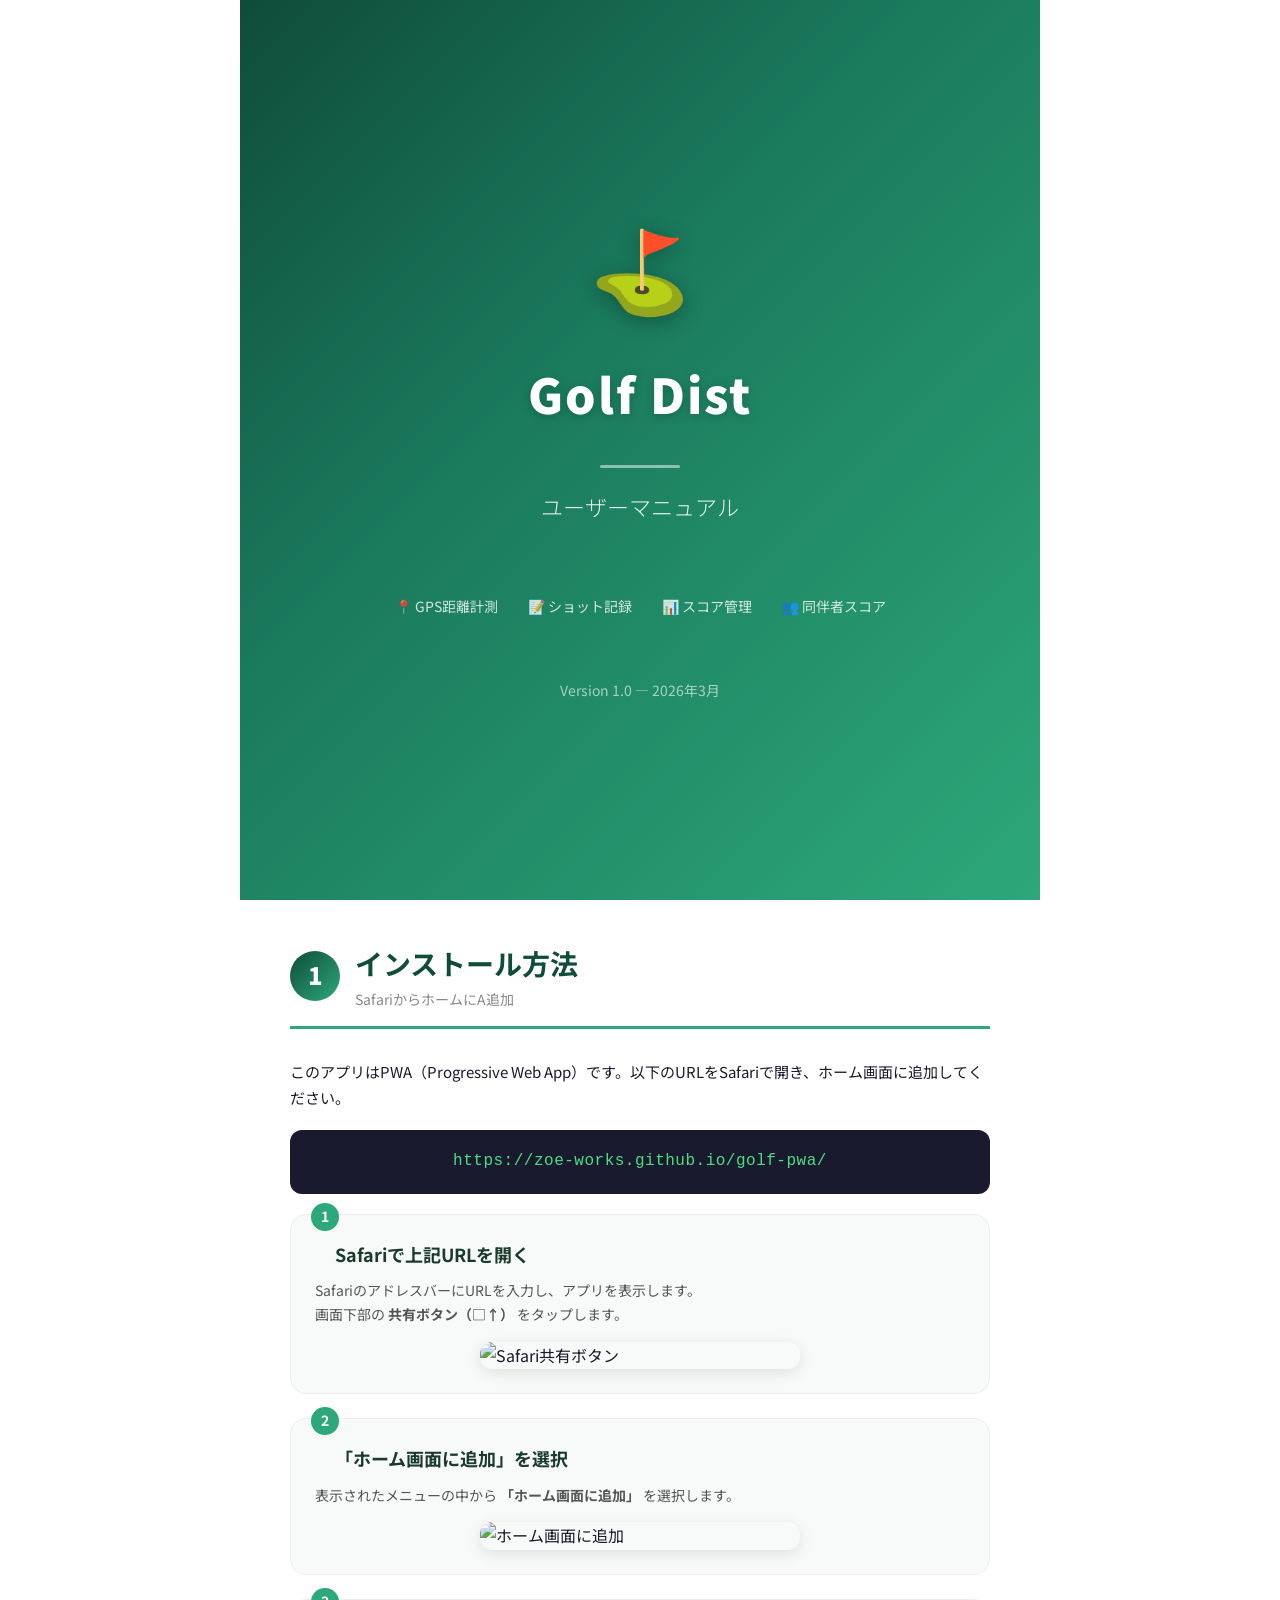
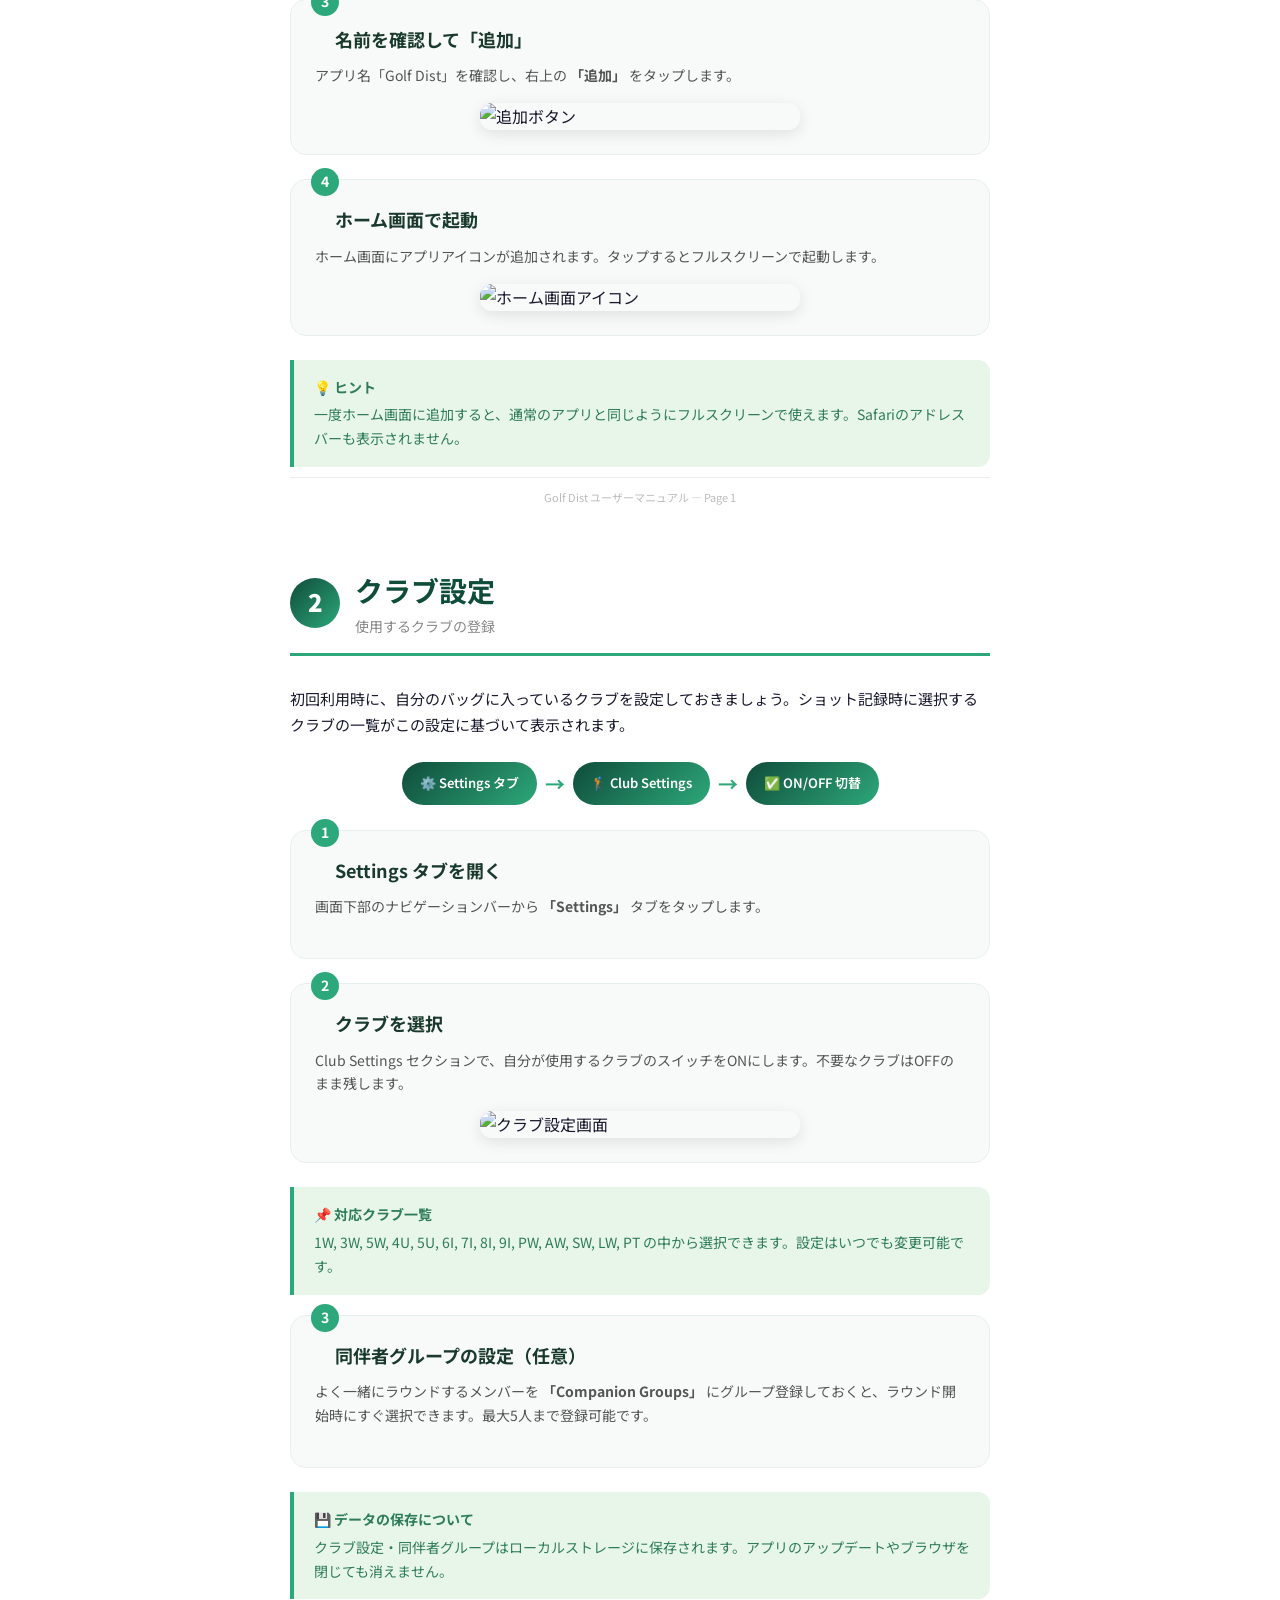
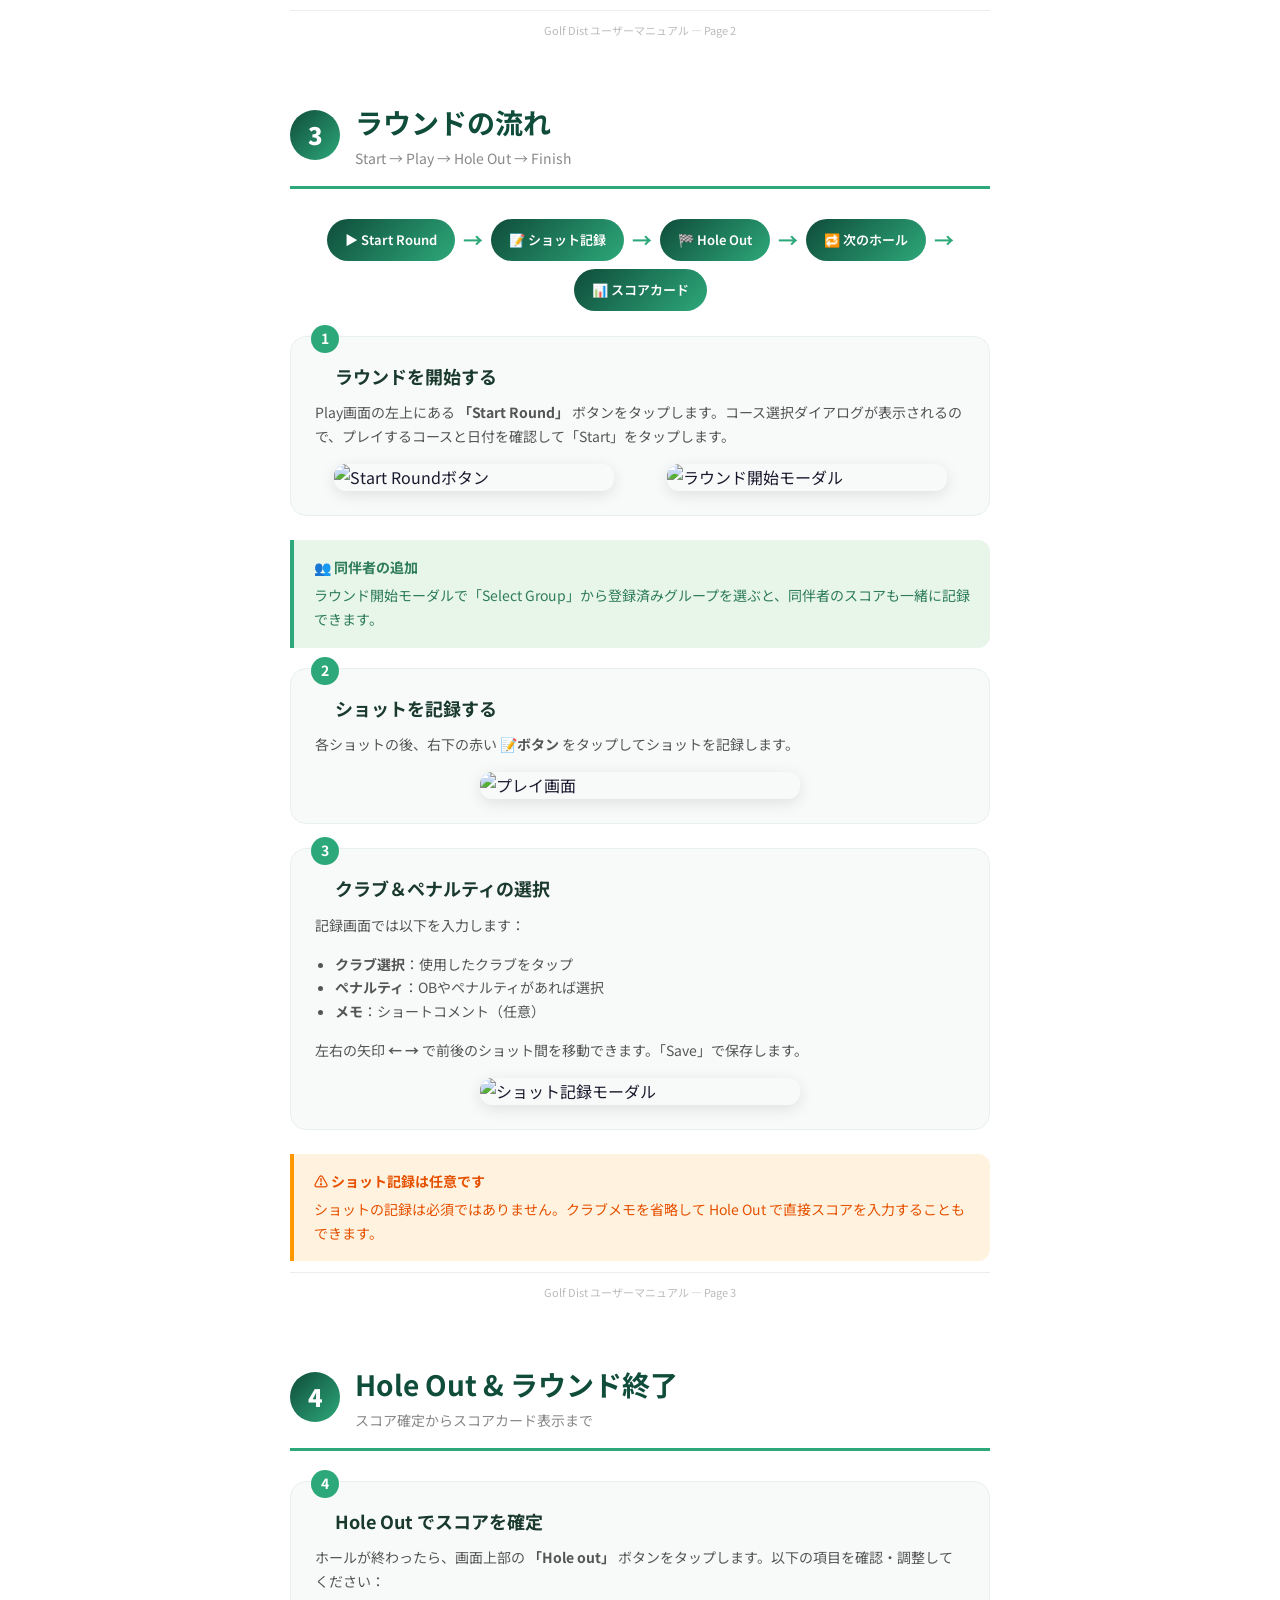
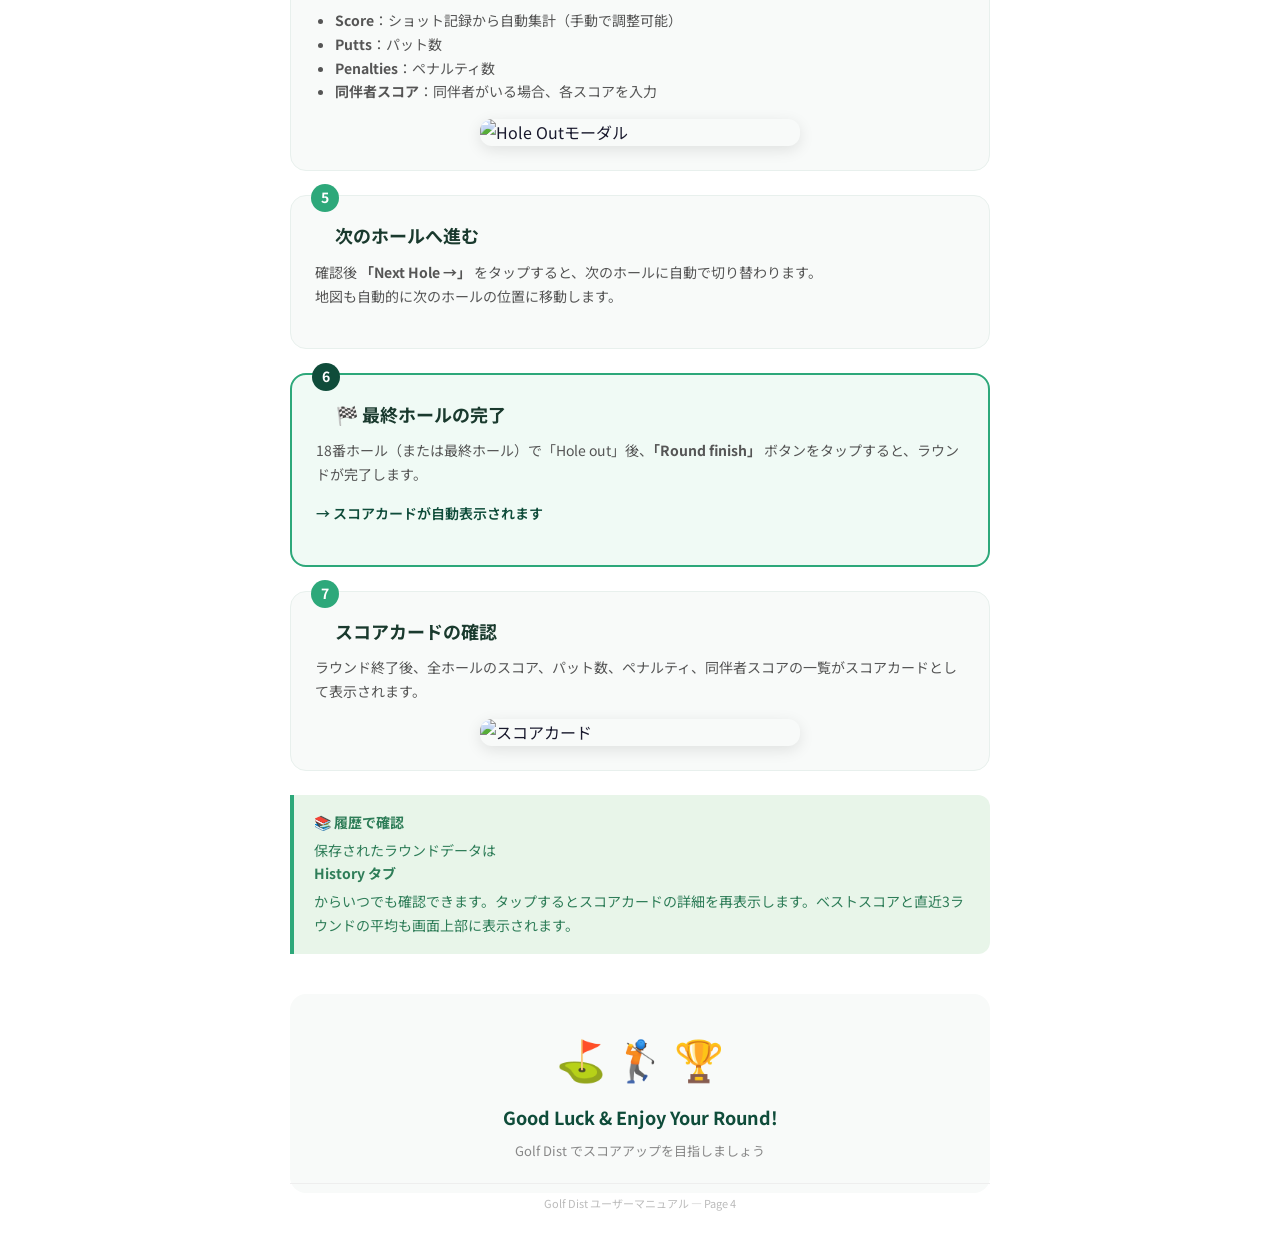
==== manual.html @ edfe84cb "up" ====
<!DOCTYPE html>
<html lang="ja">

<head>
    <meta charset="UTF-8">
    <meta name="viewport" content="width=device-width, initial-scale=1.0">
    <title>Golf Dist - ユーザーマニュアル</title>
    <style>
        @import url('https://fonts.googleapis.com/css2?family=Noto+Sans+JP:wght@300;400;500;700;900&display=swap');

        * {
            margin: 0;
            padding: 0;
            box-sizing: border-box;
        }

        body {
            font-family: 'Noto Sans JP', -apple-system, BlinkMacSystemFont, sans-serif;
            color: #1a1a2e;
            background: #fff;
            line-height: 1.7;
        }

        /* Print settings */
        @media print {
            body {
                -webkit-print-color-adjust: exact;
                print-color-adjust: exact;
            }

            .page {
                page-break-after: always;
                break-after: page;
            }

            .page:last-child {
                page-break-after: avoid;
                break-after: avoid;
            }

            .no-print {
                display: none;
            }
        }

        /* Page layout */
        .page {
            width: 100%;
            max-width: 800px;
            margin: 0 auto;
            padding: 40px 50px;
            min-height: 100vh;
            position: relative;
        }

        /* ===== COVER PAGE ===== */
        .cover {
            display: flex;
            flex-direction: column;
            justify-content: center;
            align-items: center;
            text-align: center;
            background: linear-gradient(135deg, #0f4c3a 0%, #1a7a5c 40%, #2da87a 100%);
            color: white;
            min-height: 100vh;
            padding: 60px 50px;
        }

        .cover-icon {
            font-size: 80px;
            margin-bottom: 20px;
            filter: drop-shadow(0 4px 10px rgba(0, 0, 0, 0.3));
        }

        .cover h1 {
            font-size: 48px;
            font-weight: 900;
            letter-spacing: 2px;
            margin-bottom: 10px;
            text-shadow: 0 2px 10px rgba(0, 0, 0, 0.2);
        }

        .cover .subtitle {
            font-size: 22px;
            font-weight: 300;
            opacity: 0.9;
            margin-bottom: 40px;
        }

        .cover .version {
            font-size: 14px;
            opacity: 0.6;
            margin-top: 60px;
        }

        .cover-divider {
            width: 80px;
            height: 3px;
            background: rgba(255, 255, 255, 0.5);
            margin: 20px auto;
            border-radius: 2px;
        }

        .cover-features {
            display: flex;
            gap: 30px;
            margin-top: 30px;
            flex-wrap: wrap;
            justify-content: center;
        }

        .cover-feature {
            font-size: 14px;
            opacity: 0.8;
            display: flex;
            align-items: center;
            gap: 8px;
        }

        /* ===== SECTION HEADERS ===== */
        .section-header {
            display: flex;
            align-items: center;
            gap: 15px;
            margin-bottom: 30px;
            padding-bottom: 15px;
            border-bottom: 3px solid #2da87a;
        }

        .section-number {
            background: linear-gradient(135deg, #0f4c3a, #2da87a);
            color: white;
            width: 50px;
            height: 50px;
            border-radius: 50%;
            display: flex;
            align-items: center;
            justify-content: center;
            font-size: 24px;
            font-weight: 900;
            flex-shrink: 0;
        }

        .section-header h2 {
            font-size: 28px;
            font-weight: 700;
            color: #0f4c3a;
        }

        .section-header .section-subtitle {
            font-size: 14px;
            color: #888;
            font-weight: 400;
        }

        /* ===== STEP CARDS ===== */
        .step-card {
            background: #f8faf9;
            border-radius: 16px;
            padding: 24px;
            margin-bottom: 24px;
            border: 1px solid #e8f0ed;
            position: relative;
        }

        .step-card .step-num {
            position: absolute;
            top: -12px;
            left: 20px;
            background: #2da87a;
            color: white;
            width: 28px;
            height: 28px;
            border-radius: 50%;
            display: flex;
            align-items: center;
            justify-content: center;
            font-size: 14px;
            font-weight: 700;
        }

        .step-card h3 {
            font-size: 18px;
            font-weight: 700;
            color: #1a3a2e;
            margin-bottom: 10px;
            padding-left: 20px;
        }

        .step-card p {
            font-size: 14px;
            color: #555;
            margin-bottom: 15px;
        }

        .step-card img {
            width: 100%;
            max-width: 320px;
            border-radius: 12px;
            box-shadow: 0 4px 15px rgba(0, 0, 0, 0.1);
            display: block;
            margin: 0 auto;
        }

        /* Two-column image layout */
        .img-row {
            display: flex;
            gap: 16px;
            justify-content: center;
            flex-wrap: wrap;
        }

        .img-row img {
            width: 48%;
            max-width: 280px;
        }

        /* ===== INFO BOX ===== */
        .info-box {
            background: #e8f5e9;
            border-left: 4px solid #2da87a;
            padding: 16px 20px;
            border-radius: 0 12px 12px 0;
            margin: 20px 0;
            font-size: 14px;
            color: #2e7d58;
        }

        .info-box.warning {
            background: #fff3e0;
            border-left-color: #ff9800;
            color: #e65100;
        }

        .info-box strong {
            display: block;
            margin-bottom: 4px;
        }

        /* ===== FLOW DIAGRAM ===== */
        .flow {
            display: flex;
            align-items: center;
            justify-content: center;
            gap: 8px;
            margin: 25px 0;
            flex-wrap: wrap;
        }

        .flow-item {
            background: linear-gradient(135deg, #0f4c3a, #2da87a);
            color: white;
            padding: 10px 18px;
            border-radius: 25px;
            font-size: 13px;
            font-weight: 600;
            white-space: nowrap;
        }

        .flow-arrow {
            color: #2da87a;
            font-size: 20px;
            font-weight: 700;
        }

        /* ===== URL BOX ===== */
        .url-box {
            background: #1a1a2e;
            color: #4ade80;
            padding: 18px 24px;
            border-radius: 12px;
            font-family: 'Courier New', monospace;
            font-size: 16px;
            text-align: center;
            margin: 20px 0;
            letter-spacing: 0.5px;
            word-break: break-all;
        }

        /* ===== FOOTER ===== */
        .page-footer {
            position: absolute;
            bottom: 20px;
            left: 50px;
            right: 50px;
            text-align: center;
            font-size: 11px;
            color: #bbb;
            border-top: 1px solid #eee;
            padding-top: 10px;
        }

        /* ===== FEATURE TABLE ===== */
        .feature-list {
            list-style: none;
            padding: 0;
        }

        .feature-list li {
            padding: 12px 16px;
            border-bottom: 1px solid #eee;
            font-size: 14px;
            display: flex;
            align-items: center;
            gap: 12px;
        }

        .feature-list li:last-child {
            border-bottom: none;
        }

        .feature-list .emoji {
            font-size: 22px;
        }

        /* Page break helper */
        .page-break {
            page-break-before: always;
            break-before: page;
        }
    </style>
</head>

<body>

    <!-- ===== COVER PAGE ===== -->
    <div class="page cover">
        <div class="cover-icon">⛳</div>
        <h1>Golf Dist</h1>
        <div class="cover-divider"></div>
        <p class="subtitle">ユーザーマニュアル</p>

        <div class="cover-features">
            <div class="cover-feature">📍 GPS距離計測</div>
            <div class="cover-feature">📝 ショット記録</div>
            <div class="cover-feature">📊 スコア管理</div>
            <div class="cover-feature">👥 同伴者スコア</div>
        </div>

        <p class="version">Version 1.0 — 2026年3月</p>
    </div>

    <!-- ===== PAGE 1: INSTALL ===== -->
    <div class="page">
        <div class="section-header">
            <div class="section-number">1</div>
            <div>
                <h2>インストール方法</h2>
                <div class="section-subtitle">SafariからホームにA追加</div>
            </div>
        </div>

        <p style="font-size: 15px; margin-bottom: 15px;">
            このアプリはPWA（Progressive Web App）です。以下のURLをSafariで開き、ホーム画面に追加してください。
        </p>

        <div class="url-box">
            https://zoe-works.github.io/golf-pwa/
        </div>

        <div class="step-card">
            <div class="step-num">1</div>
            <h3>Safariで上記URLを開く</h3>
            <p>SafariのアドレスバーにURLを入力し、アプリを表示します。<br>画面下部の <strong>共有ボタン（□↑）</strong> をタップします。</p>
            <img src="manual_safari_step1_1773245580858.png" alt="Safari共有ボタン">
        </div>

        <div class="step-card">
            <div class="step-num">2</div>
            <h3>「ホーム画面に追加」を選択</h3>
            <p>表示されたメニューの中から <strong>「ホーム画面に追加」</strong> を選択します。</p>
            <img src="manual_safari_step2_1773245596617.png" alt="ホーム画面に追加">
        </div>

        <div class="step-card">
            <div class="step-num">3</div>
            <h3>名前を確認して「追加」</h3>
            <p>アプリ名「Golf Dist」を確認し、右上の <strong>「追加」</strong> をタップします。</p>
            <img src="manual_safari_step3_1773245616528.png" alt="追加ボタン">
        </div>

        <div class="step-card">
            <div class="step-num">4</div>
            <h3>ホーム画面で起動</h3>
            <p>ホーム画面にアプリアイコンが追加されます。タップするとフルスクリーンで起動します。</p>
            <img src="manual_safari_home_1773245831908.png" alt="ホーム画面アイコン">
        </div>

        <div class="info-box">
            <strong>💡 ヒント</strong>
            一度ホーム画面に追加すると、通常のアプリと同じようにフルスクリーンで使えます。Safariのアドレスバーも表示されません。
        </div>

        <div class="page-footer">Golf Dist ユーザーマニュアル — Page 1</div>
    </div>

    <!-- ===== PAGE 2: CLUB SETTINGS ===== -->
    <div class="page">
        <div class="section-header">
            <div class="section-number">2</div>
            <div>
                <h2>クラブ設定</h2>
                <div class="section-subtitle">使用するクラブの登録</div>
            </div>
        </div>

        <p style="font-size: 15px; margin-bottom: 20px;">
            初回利用時に、自分のバッグに入っているクラブを設定しておきましょう。ショット記録時に選択するクラブの一覧がこの設定に基づいて表示されます。
        </p>

        <div class="flow">
            <div class="flow-item">⚙️ Settings タブ</div>
            <span class="flow-arrow">→</span>
            <div class="flow-item">🏌️ Club Settings</div>
            <span class="flow-arrow">→</span>
            <div class="flow-item">✅ ON/OFF 切替</div>
        </div>

        <div class="step-card">
            <div class="step-num">1</div>
            <h3>Settings タブを開く</h3>
            <p>画面下部のナビゲーションバーから <strong>「Settings」</strong> タブをタップします。</p>
        </div>

        <div class="step-card">
            <div class="step-num">2</div>
            <h3>クラブを選択</h3>
            <p>Club Settings セクションで、自分が使用するクラブのスイッチをONにします。不要なクラブはOFFのまま残します。</p>
            <img src="manual_club_settings_1773245651362.png" alt="クラブ設定画面">
        </div>

        <div class="info-box">
            <strong>📌 対応クラブ一覧</strong>
            1W, 3W, 5W, 4U, 5U, 6I, 7I, 8I, 9I, PW, AW, SW, LW, PT の中から選択できます。設定はいつでも変更可能です。
        </div>

        <div class="step-card">
            <div class="step-num">3</div>
            <h3>同伴者グループの設定（任意）</h3>
            <p>よく一緒にラウンドするメンバーを <strong>「Companion Groups」</strong> にグループ登録しておくと、ラウンド開始時にすぐ選択できます。最大5人まで登録可能です。</p>
        </div>

        <div class="info-box">
            <strong>💾 データの保存について</strong>
            クラブ設定・同伴者グループはローカルストレージに保存されます。アプリのアップデートやブラウザを閉じても消えません。
        </div>

        <div class="page-footer">Golf Dist ユーザーマニュアル — Page 2</div>
    </div>

    <!-- ===== PAGE 3: PLAY MODE ===== -->
    <div class="page">
        <div class="section-header">
            <div class="section-number">3</div>
            <div>
                <h2>ラウンドの流れ</h2>
                <div class="section-subtitle">Start → Play → Hole Out → Finish</div>
            </div>
        </div>

        <div class="flow">
            <div class="flow-item">▶️ Start Round</div>
            <span class="flow-arrow">→</span>
            <div class="flow-item">📝 ショット記録</div>
            <span class="flow-arrow">→</span>
            <div class="flow-item">🏁 Hole Out</div>
            <span class="flow-arrow">→</span>
            <div class="flow-item">🔁 次のホール</div>
            <span class="flow-arrow">→</span>
            <div class="flow-item">📊 スコアカード</div>
        </div>

        <!-- Step 1: Start Round -->
        <div class="step-card">
            <div class="step-num">1</div>
            <h3>ラウンドを開始する</h3>
            <p>Play画面の左上にある <strong>「Start Round」</strong> ボタンをタップします。コース選択ダイアログが表示されるので、プレイするコースと日付を確認して「Start」をタップします。
            </p>
            <div class="img-row">
                <img src="manual_start_round_1773245668088.png" alt="Start Roundボタン">
                <img src="manual_start_modal_1773245683850.png" alt="ラウンド開始モーダル">
            </div>
        </div>

        <div class="info-box">
            <strong>👥 同伴者の追加</strong>
            ラウンド開始モーダルで「Select Group」から登録済みグループを選ぶと、同伴者のスコアも一緒に記録できます。
        </div>

        <!-- Step 2: During Play -->
        <div class="step-card">
            <div class="step-num">2</div>
            <h3>ショットを記録する</h3>
            <p>各ショットの後、右下の赤い <strong>📝ボタン</strong> をタップしてショットを記録します。</p>
            <img src="manual_play_screen_1773245724460.png" alt="プレイ画面">
        </div>

        <div class="step-card">
            <div class="step-num">3</div>
            <h3>クラブ＆ペナルティの選択</h3>
            <p>記録画面では以下を入力します：</p>
            <ul style="font-size: 14px; color: #555; padding-left: 20px; margin-bottom: 15px;">
                <li><strong>クラブ選択</strong>：使用したクラブをタップ</li>
                <li><strong>ペナルティ</strong>：OBやペナルティがあれば選択</li>
                <li><strong>メモ</strong>：ショートコメント（任意）</li>
            </ul>
            <p>左右の矢印 <strong>← →</strong> で前後のショット間を移動できます。「Save」で保存します。</p>
            <img src="manual_shot_modal_1773245737789.png" alt="ショット記録モーダル">
        </div>

        <div class="info-box warning">
            <strong>⚠️ ショット記録は任意です</strong>
            ショットの記録は必須ではありません。クラブメモを省略して Hole Out で直接スコアを入力することもできます。
        </div>

        <div class="page-footer">Golf Dist ユーザーマニュアル — Page 3</div>
    </div>

    <!-- ===== PAGE 4: HOLE OUT & FINISH ===== -->
    <div class="page">
        <div class="section-header">
            <div class="section-number">4</div>
            <div>
                <h2>Hole Out & ラウンド終了</h2>
                <div class="section-subtitle">スコア確定からスコアカード表示まで</div>
            </div>
        </div>

        <!-- Step 4: Hole Out -->
        <div class="step-card">
            <div class="step-num">4</div>
            <h3>Hole Out でスコアを確定</h3>
            <p>ホールが終わったら、画面上部の <strong>「Hole out」</strong> ボタンをタップします。以下の項目を確認・調整してください：</p>
            <ul style="font-size: 14px; color: #555; padding-left: 20px; margin-bottom: 15px;">
                <li><strong>Score</strong>：ショット記録から自動集計（手動で調整可能）</li>
                <li><strong>Putts</strong>：パット数</li>
                <li><strong>Penalties</strong>：ペナルティ数</li>
                <li><strong>同伴者スコア</strong>：同伴者がいる場合、各スコアを入力</li>
            </ul>
            <img src="manual_holeout_1773245759827.png" alt="Hole Outモーダル">
        </div>

        <div class="step-card">
            <div class="step-num">5</div>
            <h3>次のホールへ進む</h3>
            <p>確認後 <strong>「Next Hole →」</strong> をタップすると、次のホールに自動で切り替わります。<br>地図も自動的に次のホールの位置に移動します。</p>
        </div>

        <!-- Step 5: Final Hole -->
        <div class="step-card" style="border: 2px solid #2da87a; background: #f0faf5;">
            <div class="step-num" style="background: #0f4c3a;">6</div>
            <h3>🏁 最終ホールの完了</h3>
            <p>18番ホール（または最終ホール）で「Hole out」後、<strong>「Round finish」</strong> ボタンをタップすると、ラウンドが完了します。</p>
            <p style="font-weight: 600; color: #0f4c3a; margin-top: 10px;">→ スコアカードが自動表示されます</p>
        </div>

        <!-- Step 6: Scorecard -->
        <div class="step-card">
            <div class="step-num">7</div>
            <h3>スコアカードの確認</h3>
            <p>ラウンド終了後、全ホールのスコア、パット数、ペナルティ、同伴者スコアの一覧がスコアカードとして表示されます。</p>
            <img src="manual_scorecard_1773245774636.png" alt="スコアカード">
        </div>

        <div class="info-box">
            <strong>📚 履歴で確認</strong>
            保存されたラウンドデータは <strong>History タブ</strong> からいつでも確認できます。タップするとスコアカードの詳細を再表示します。ベストスコアと直近3ラウンドの平均も画面上部に表示されます。
        </div>

        <div style="text-align: center; margin-top: 40px; padding: 30px; background: #f8faf9; border-radius: 16px;">
            <div style="font-size: 40px; margin-bottom: 10px;">⛳ 🏌️ 🏆</div>
            <p style="font-size: 18px; font-weight: 700; color: #0f4c3a;">Good Luck & Enjoy Your Round!</p>
            <p style="font-size: 13px; color: #888; margin-top: 8px;">Golf Dist でスコアアップを目指しましょう</p>
        </div>

        <div class="page-footer">Golf Dist ユーザーマニュアル — Page 4</div>
    </div>

</body>

</html>
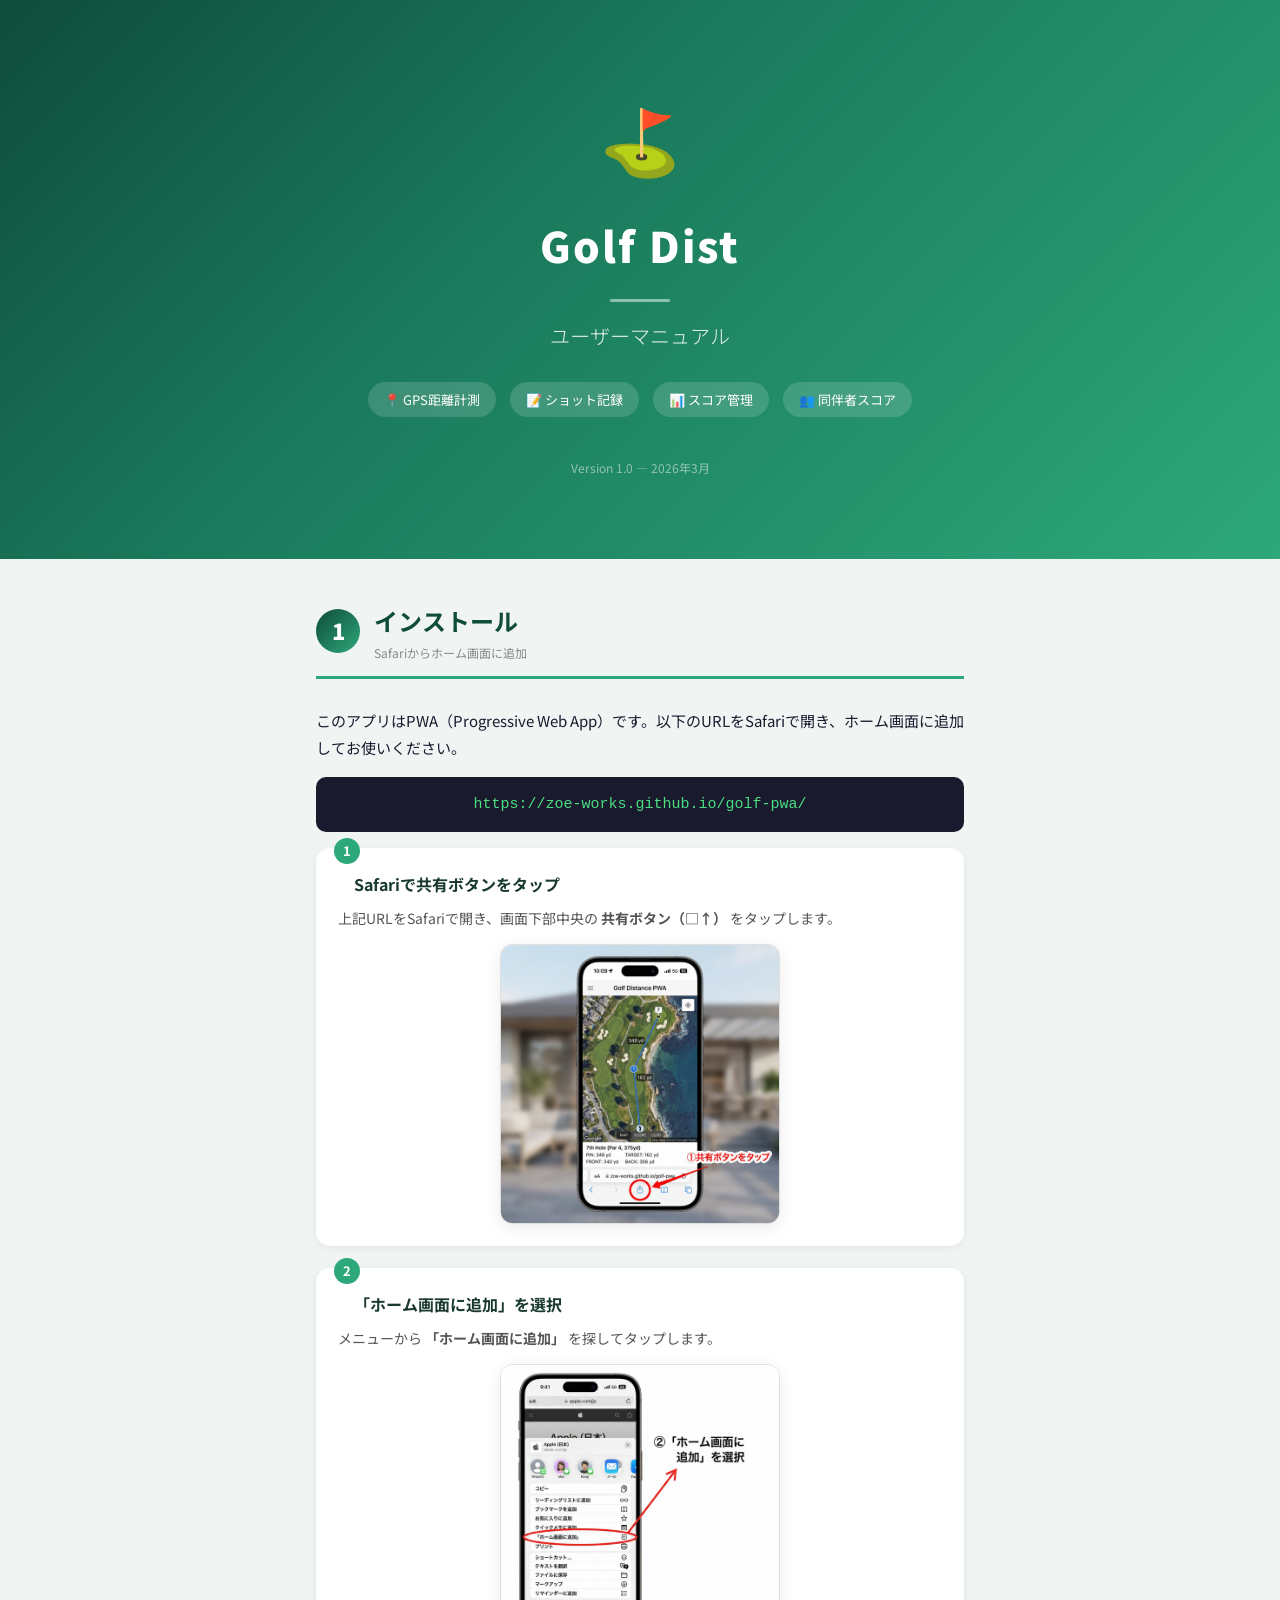
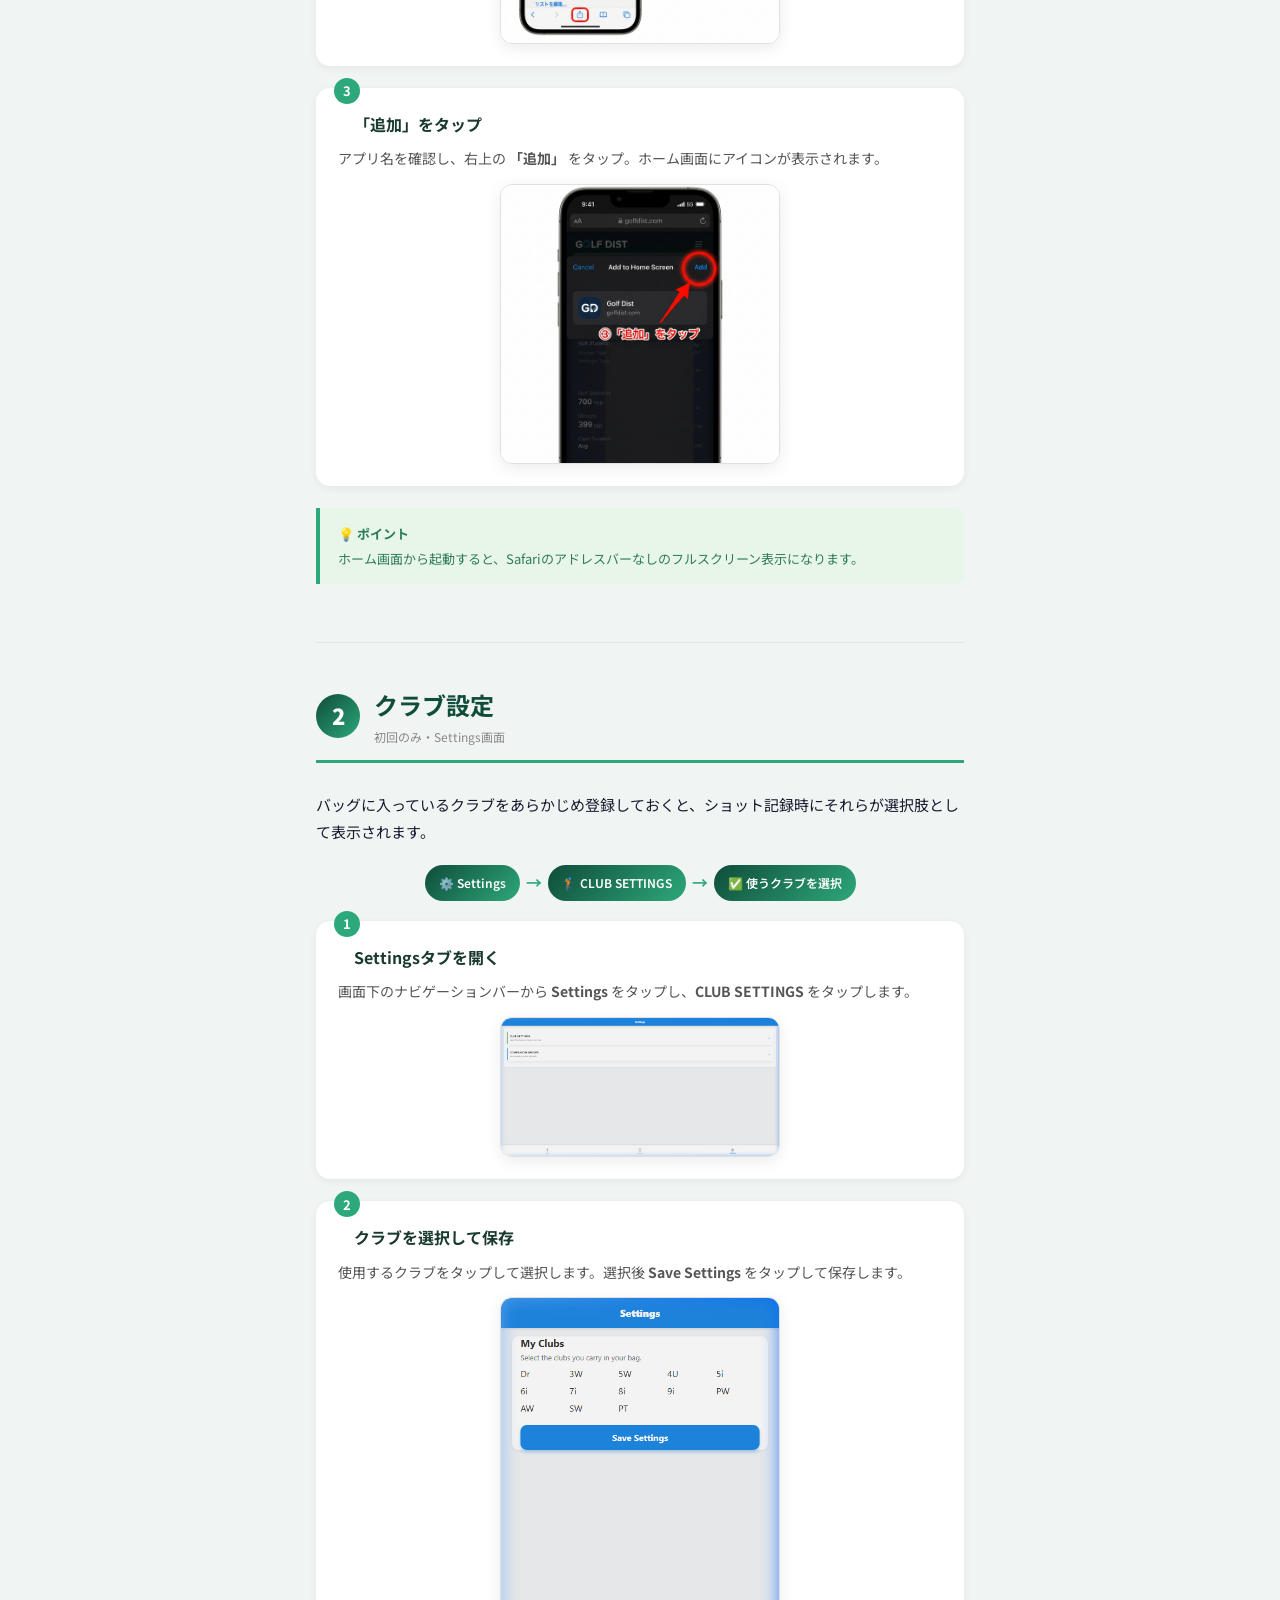
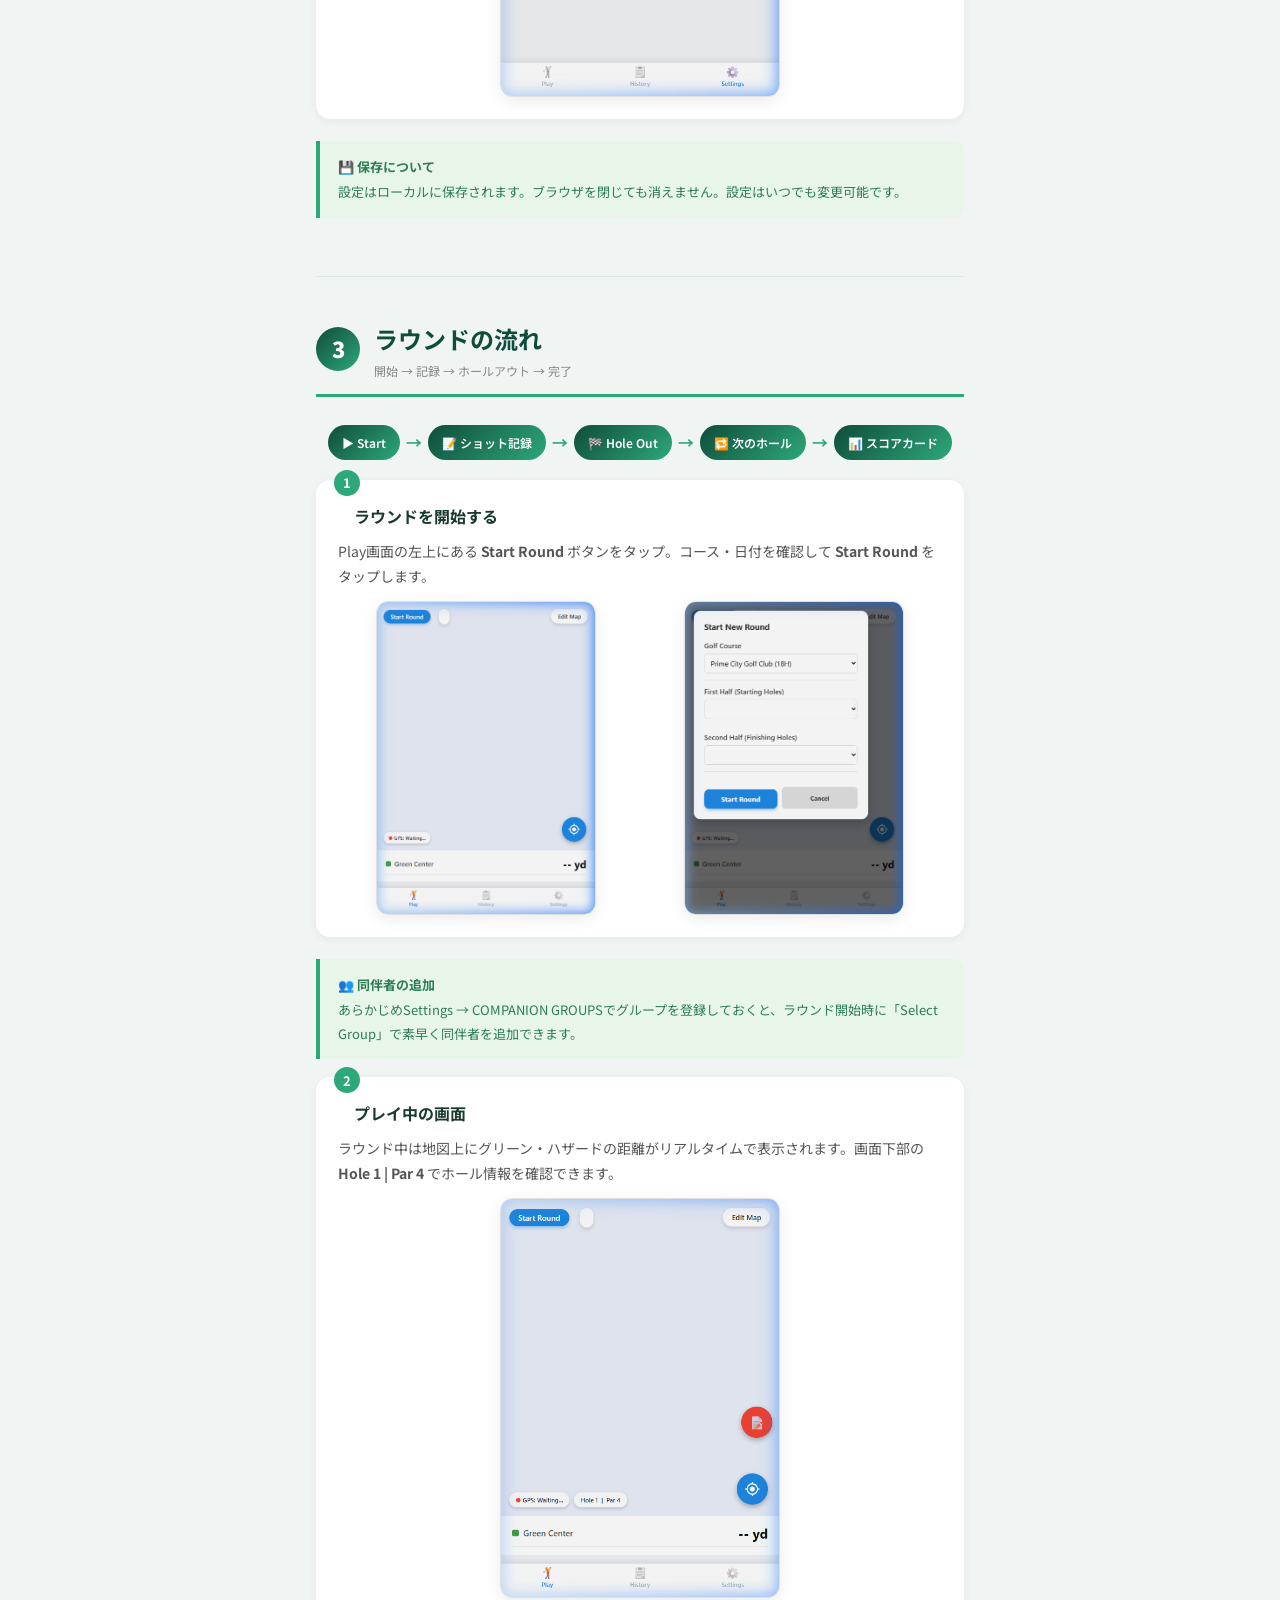
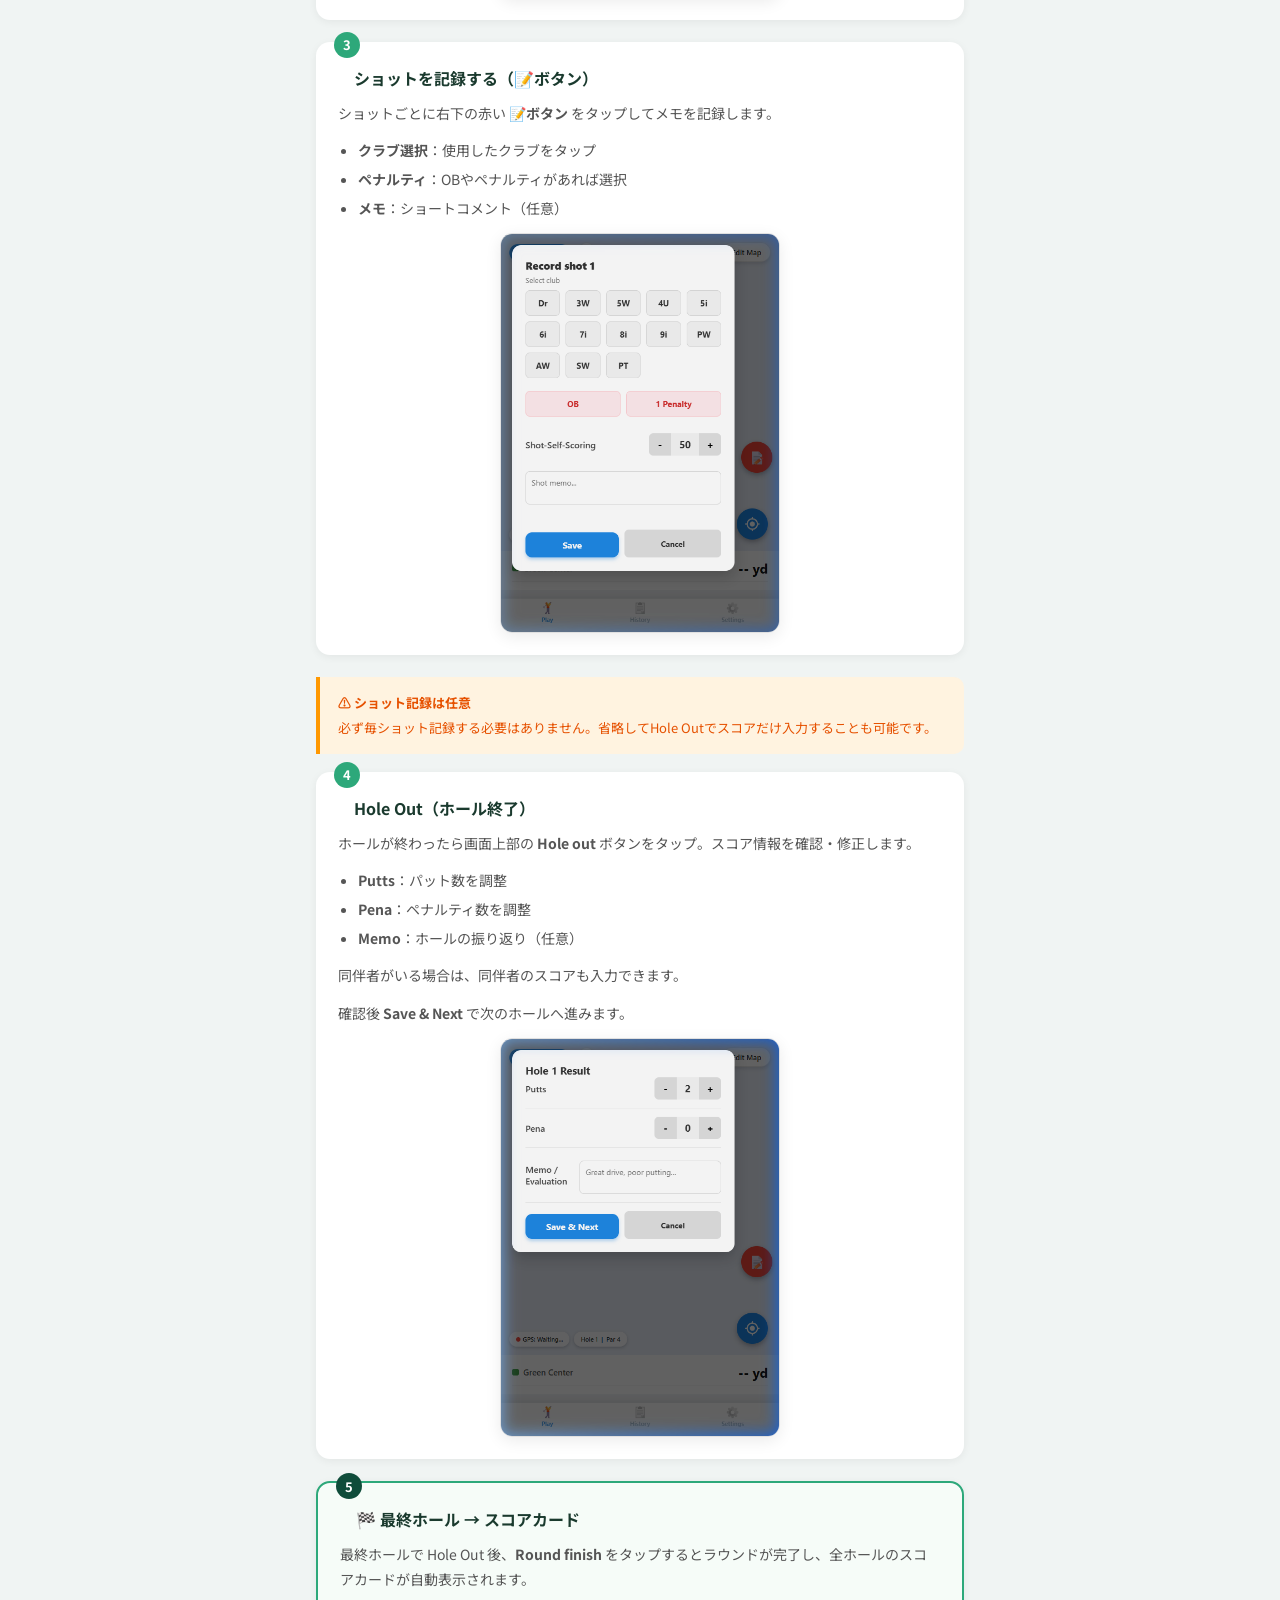
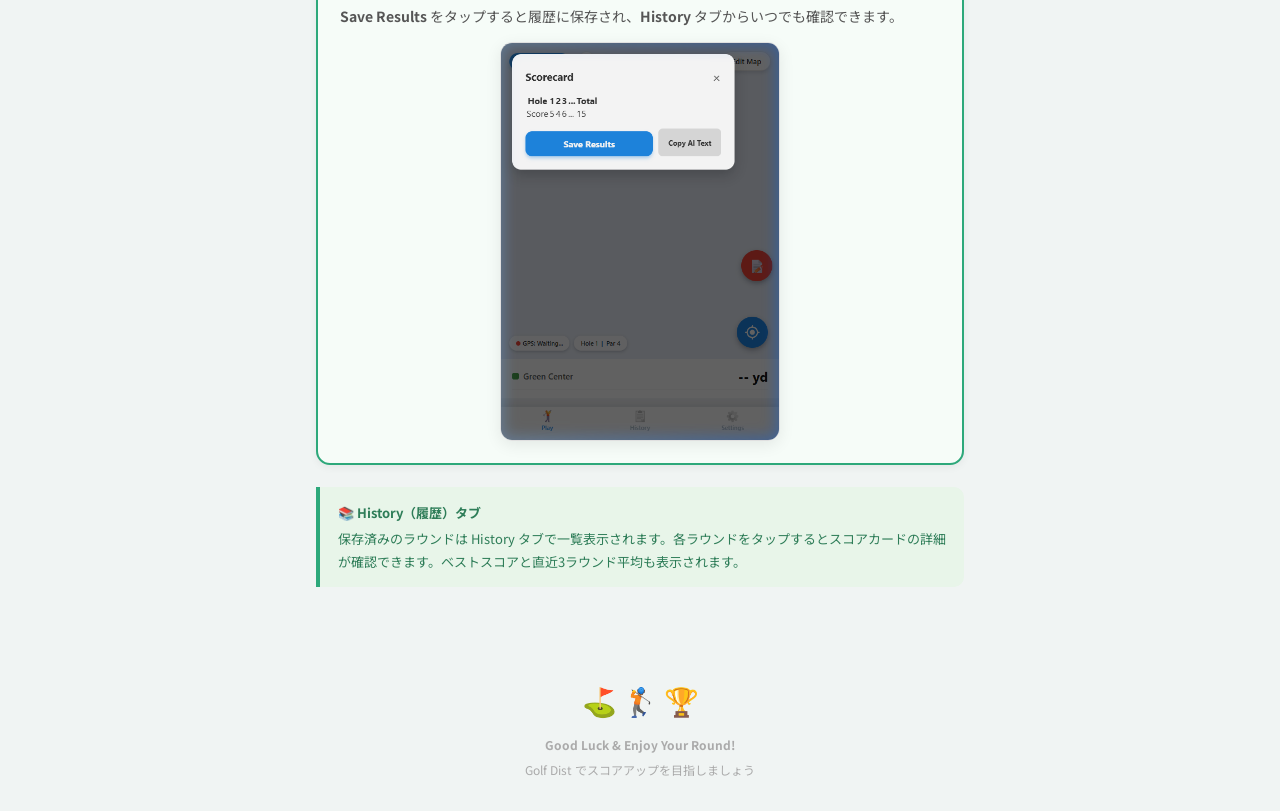
==== commit 75e30d61: "up" ====
--- a/manual.html
+++ b/manual.html
@@ -16,566 +16,470 @@
 
         body {
             font-family: 'Noto Sans JP', -apple-system, BlinkMacSystemFont, sans-serif;
+            background: #f0f4f3;
             color: #1a1a2e;
-            background: #fff;
-            line-height: 1.7;
-        }
-
-        /* Print settings */
-        @media print {
-            body {
-                -webkit-print-color-adjust: exact;
-                print-color-adjust: exact;
-            }
-
-            .page {
-                page-break-after: always;
-                break-after: page;
-            }
-
-            .page:last-child {
-                page-break-after: avoid;
-                break-after: avoid;
-            }
-
-            .no-print {
-                display: none;
-            }
-        }
-
-        /* Page layout */
-        .page {
-            width: 100%;
-            max-width: 800px;
-            margin: 0 auto;
-            padding: 40px 50px;
-            min-height: 100vh;
-            position: relative;
-        }
-
-        /* ===== COVER PAGE ===== */
+            line-height: 1.8;
+        }
+
+        /* ===== COVER ===== */
         .cover {
-            display: flex;
-            flex-direction: column;
-            justify-content: center;
-            align-items: center;
-            text-align: center;
             background: linear-gradient(135deg, #0f4c3a 0%, #1a7a5c 40%, #2da87a 100%);
             color: white;
-            min-height: 100vh;
-            padding: 60px 50px;
+            text-align: center;
+            padding: 80px 30px;
         }
 
         .cover-icon {
-            font-size: 80px;
-            margin-bottom: 20px;
-            filter: drop-shadow(0 4px 10px rgba(0, 0, 0, 0.3));
+            font-size: 64px;
+            margin-bottom: 12px;
         }
 
         .cover h1 {
-            font-size: 48px;
+            font-size: 42px;
             font-weight: 900;
             letter-spacing: 2px;
-            margin-bottom: 10px;
-            text-shadow: 0 2px 10px rgba(0, 0, 0, 0.2);
+        }
+
+        .cover .divider {
+            width: 60px;
+            height: 3px;
+            background: rgba(255, 255, 255, 0.5);
+            margin: 16px auto;
+            border-radius: 2px;
         }
 
         .cover .subtitle {
-            font-size: 22px;
+            font-size: 20px;
             font-weight: 300;
             opacity: 0.9;
-            margin-bottom: 40px;
-        }
-
-        .cover .version {
-            font-size: 14px;
-            opacity: 0.6;
-            margin-top: 60px;
-        }
-
-        .cover-divider {
-            width: 80px;
-            height: 3px;
-            background: rgba(255, 255, 255, 0.5);
-            margin: 20px auto;
-            border-radius: 2px;
-        }
-
-        .cover-features {
-            display: flex;
-            gap: 30px;
-            margin-top: 30px;
+        }
+
+        .cover .pills {
+            display: flex;
+            gap: 14px;
+            justify-content: center;
             flex-wrap: wrap;
-            justify-content: center;
-        }
-
-        .cover-feature {
-            font-size: 14px;
-            opacity: 0.8;
+            margin-top: 28px;
+        }
+
+        .cover .pill {
+            background: rgba(255, 255, 255, 0.15);
+            padding: 6px 16px;
+            border-radius: 20px;
+            font-size: 13px;
+        }
+
+        .cover .ver {
+            margin-top: 40px;
+            font-size: 12px;
+            opacity: 0.5;
+        }
+
+        /* ===== CONTAINER ===== */
+        .container {
+            max-width: 680px;
+            margin: 0 auto;
+            padding: 0 16px;
+        }
+
+        /* ===== SECTION ===== */
+        .section {
+            padding: 40px 0;
+        }
+
+        .section+.section {
+            border-top: 1px solid #dce8e3;
+        }
+
+        .section-head {
             display: flex;
             align-items: center;
-            gap: 8px;
-        }
-
-        /* ===== SECTION HEADERS ===== */
-        .section-header {
-            display: flex;
-            align-items: center;
-            gap: 15px;
-            margin-bottom: 30px;
-            padding-bottom: 15px;
+            gap: 14px;
+            margin-bottom: 28px;
+            padding-bottom: 12px;
             border-bottom: 3px solid #2da87a;
         }
 
-        .section-number {
+        .section-num {
             background: linear-gradient(135deg, #0f4c3a, #2da87a);
             color: white;
-            width: 50px;
-            height: 50px;
+            width: 44px;
+            height: 44px;
             border-radius: 50%;
             display: flex;
             align-items: center;
             justify-content: center;
-            font-size: 24px;
+            font-size: 22px;
             font-weight: 900;
             flex-shrink: 0;
         }
 
-        .section-header h2 {
-            font-size: 28px;
+        .section-head h2 {
+            font-size: 24px;
             font-weight: 700;
             color: #0f4c3a;
         }
 
-        .section-header .section-subtitle {
-            font-size: 14px;
+        .section-head small {
+            display: block;
+            font-size: 12px;
             color: #888;
             font-weight: 400;
         }
 
-        /* ===== STEP CARDS ===== */
-        .step-card {
-            background: #f8faf9;
-            border-radius: 16px;
-            padding: 24px;
-            margin-bottom: 24px;
-            border: 1px solid #e8f0ed;
+        /* ===== STEP ===== */
+        .step {
+            background: #fff;
+            border-radius: 14px;
+            padding: 22px;
+            margin-bottom: 22px;
+            box-shadow: 0 2px 8px rgba(0, 0, 0, 0.06);
             position: relative;
         }
 
-        .step-card .step-num {
+        .step-badge {
             position: absolute;
-            top: -12px;
-            left: 20px;
+            top: -10px;
+            left: 18px;
             background: #2da87a;
             color: white;
-            width: 28px;
-            height: 28px;
+            width: 26px;
+            height: 26px;
             border-radius: 50%;
             display: flex;
             align-items: center;
             justify-content: center;
-            font-size: 14px;
+            font-size: 13px;
             font-weight: 700;
         }
 
-        .step-card h3 {
-            font-size: 18px;
+        .step h3 {
+            font-size: 16px;
             font-weight: 700;
             color: #1a3a2e;
-            margin-bottom: 10px;
-            padding-left: 20px;
-        }
-
-        .step-card p {
+            margin-bottom: 8px;
+            padding-left: 16px;
+        }
+
+        .step p {
             font-size: 14px;
             color: #555;
-            margin-bottom: 15px;
-        }
-
-        .step-card img {
-            width: 100%;
-            max-width: 320px;
-            border-radius: 12px;
-            box-shadow: 0 4px 15px rgba(0, 0, 0, 0.1);
+            margin-bottom: 12px;
+        }
+
+        .step ul {
+            font-size: 14px;
+            color: #555;
+            padding-left: 20px;
+            margin-bottom: 12px;
+        }
+
+        .step ul li {
+            margin-bottom: 4px;
+        }
+
+        .step img {
             display: block;
             margin: 0 auto;
-        }
-
-        /* Two-column image layout */
-        .img-row {
-            display: flex;
-            gap: 16px;
+            max-width: 280px;
+            width: 100%;
+            border-radius: 12px;
+            border: 1px solid #e0e0e0;
+            box-shadow: 0 4px 16px rgba(0, 0, 0, 0.08);
+        }
+
+        .step .img-row {
+            display: flex;
+            gap: 12px;
             justify-content: center;
             flex-wrap: wrap;
         }
 
-        .img-row img {
-            width: 48%;
-            max-width: 280px;
-        }
-
-        /* ===== INFO BOX ===== */
-        .info-box {
+        .step .img-row img {
+            max-width: 220px;
+        }
+
+        /* ===== NOTE BOX ===== */
+        .note {
             background: #e8f5e9;
             border-left: 4px solid #2da87a;
-            padding: 16px 20px;
-            border-radius: 0 12px 12px 0;
-            margin: 20px 0;
-            font-size: 14px;
+            padding: 14px 18px;
+            border-radius: 0 10px 10px 0;
+            margin: 18px 0;
+            font-size: 13px;
             color: #2e7d58;
         }
 
-        .info-box.warning {
+        .note.warn {
             background: #fff3e0;
             border-left-color: #ff9800;
             color: #e65100;
         }
 
-        .info-box strong {
+        .note strong {
             display: block;
-            margin-bottom: 4px;
-        }
-
-        /* ===== FLOW DIAGRAM ===== */
+            margin-bottom: 2px;
+        }
+
+        /* ===== FLOW ===== */
         .flow {
             display: flex;
             align-items: center;
             justify-content: center;
-            gap: 8px;
-            margin: 25px 0;
+            gap: 6px;
             flex-wrap: wrap;
-        }
-
-        .flow-item {
+            margin: 20px 0;
+        }
+
+        .flow-chip {
             background: linear-gradient(135deg, #0f4c3a, #2da87a);
             color: white;
-            padding: 10px 18px;
-            border-radius: 25px;
-            font-size: 13px;
+            padding: 7px 14px;
+            border-radius: 20px;
+            font-size: 12px;
             font-weight: 600;
             white-space: nowrap;
         }
 
-        .flow-arrow {
+        .flow-arr {
             color: #2da87a;
-            font-size: 20px;
             font-weight: 700;
+            font-size: 16px;
         }
 
         /* ===== URL BOX ===== */
         .url-box {
             background: #1a1a2e;
             color: #4ade80;
-            padding: 18px 24px;
-            border-radius: 12px;
+            padding: 14px 20px;
+            border-radius: 10px;
             font-family: 'Courier New', monospace;
-            font-size: 16px;
+            font-size: 15px;
             text-align: center;
-            margin: 20px 0;
-            letter-spacing: 0.5px;
+            margin: 16px 0;
             word-break: break-all;
         }
 
         /* ===== FOOTER ===== */
-        .page-footer {
-            position: absolute;
-            bottom: 20px;
-            left: 50px;
-            right: 50px;
+        .footer {
             text-align: center;
-            font-size: 11px;
-            color: #bbb;
-            border-top: 1px solid #eee;
-            padding-top: 10px;
-        }
-
-        /* ===== FEATURE TABLE ===== */
-        .feature-list {
-            list-style: none;
-            padding: 0;
-        }
-
-        .feature-list li {
-            padding: 12px 16px;
-            border-bottom: 1px solid #eee;
-            font-size: 14px;
-            display: flex;
-            align-items: center;
-            gap: 12px;
-        }
-
-        .feature-list li:last-child {
-            border-bottom: none;
-        }
-
-        .feature-list .emoji {
-            font-size: 22px;
-        }
-
-        /* Page break helper */
-        .page-break {
-            page-break-before: always;
-            break-before: page;
+            padding: 30px;
+            font-size: 12px;
+            color: #aaa;
+        }
+
+        .footer .emoji {
+            font-size: 28px;
+            margin-bottom: 8px;
         }
     </style>
 </head>
 
 <body>
 
-    <!-- ===== COVER PAGE ===== -->
-    <div class="page cover">
+    <!-- COVER -->
+    <div class="cover">
         <div class="cover-icon">⛳</div>
         <h1>Golf Dist</h1>
-        <div class="cover-divider"></div>
+        <div class="divider"></div>
         <p class="subtitle">ユーザーマニュアル</p>
-
-        <div class="cover-features">
-            <div class="cover-feature">📍 GPS距離計測</div>
-            <div class="cover-feature">📝 ショット記録</div>
-            <div class="cover-feature">📊 スコア管理</div>
-            <div class="cover-feature">👥 同伴者スコア</div>
+        <div class="pills">
+            <span class="pill">📍 GPS距離計測</span>
+            <span class="pill">📝 ショット記録</span>
+            <span class="pill">📊 スコア管理</span>
+            <span class="pill">👥 同伴者スコア</span>
         </div>
-
-        <p class="version">Version 1.0 — 2026年3月</p>
+        <p class="ver">Version 1.0 — 2026年3月</p>
     </div>
 
-    <!-- ===== PAGE 1: INSTALL ===== -->
-    <div class="page">
-        <div class="section-header">
-            <div class="section-number">1</div>
-            <div>
-                <h2>インストール方法</h2>
-                <div class="section-subtitle">SafariからホームにA追加</div>
+    <div class="container">
+
+        <!-- ===== SECTION 1: INSTALL ===== -->
+        <div class="section">
+            <div class="section-head">
+                <div class="section-num">1</div>
+                <div>
+                    <h2>インストール</h2><small>Safariからホーム画面に追加</small>
+                </div>
+            </div>
+
+            <p style="font-size:15px; margin-bottom:12px;">
+                このアプリはPWA（Progressive Web App）です。以下のURLをSafariで開き、ホーム画面に追加してお使いください。
+            </p>
+
+            <div class="url-box">https://zoe-works.github.io/golf-pwa/</div>
+
+            <div class="step">
+                <div class="step-badge">1</div>
+                <h3>Safariで共有ボタンをタップ</h3>
+                <p>上記URLをSafariで開き、画面下部中央の <strong>共有ボタン（□↑）</strong> をタップします。</p>
+                <img src="manual_images/00a_safari_share.png" alt="Safari共有ボタン">
+            </div>
+
+            <div class="step">
+                <div class="step-badge">2</div>
+                <h3>「ホーム画面に追加」を選択</h3>
+                <p>メニューから <strong>「ホーム画面に追加」</strong> を探してタップします。</p>
+                <img src="manual_images/00b_safari_add.png" alt="ホーム画面に追加">
+            </div>
+
+            <div class="step">
+                <div class="step-badge">3</div>
+                <h3>「追加」をタップ</h3>
+                <p>アプリ名を確認し、右上の <strong>「追加」</strong> をタップ。ホーム画面にアイコンが表示されます。</p>
+                <img src="manual_images/00c_safari_confirm.png" alt="追加確認">
+            </div>
+
+            <div class="note">
+                <strong>💡 ポイント</strong>
+                ホーム画面から起動すると、Safariのアドレスバーなしのフルスクリーン表示になります。
             </div>
         </div>
 
-        <p style="font-size: 15px; margin-bottom: 15px;">
-            このアプリはPWA（Progressive Web App）です。以下のURLをSafariで開き、ホーム画面に追加してください。
-        </p>
-
-        <div class="url-box">
-            https://zoe-works.github.io/golf-pwa/
+        <!-- ===== SECTION 2: CLUB SETTINGS ===== -->
+        <div class="section">
+            <div class="section-head">
+                <div class="section-num">2</div>
+                <div>
+                    <h2>クラブ設定</h2><small>初回のみ・Settings画面</small>
+                </div>
+            </div>
+
+            <p style="font-size: 15px; margin-bottom: 12px;">
+                バッグに入っているクラブをあらかじめ登録しておくと、ショット記録時にそれらが選択肢として表示されます。
+            </p>
+
+            <div class="flow">
+                <span class="flow-chip">⚙️ Settings</span>
+                <span class="flow-arr">→</span>
+                <span class="flow-chip">🏌️ CLUB SETTINGS</span>
+                <span class="flow-arr">→</span>
+                <span class="flow-chip">✅ 使うクラブを選択</span>
+            </div>
+
+            <div class="step">
+                <div class="step-badge">1</div>
+                <h3>Settingsタブを開く</h3>
+                <p>画面下のナビゲーションバーから <strong>Settings</strong> をタップし、<strong>CLUB SETTINGS</strong> をタップします。</p>
+                <img src="manual_images/02_settings_menu.png" alt="Settings画面">
+            </div>
+
+            <div class="step">
+                <div class="step-badge">2</div>
+                <h3>クラブを選択して保存</h3>
+                <p>使用するクラブをタップして選択します。選択後 <strong>Save Settings</strong> をタップして保存します。</p>
+                <img src="manual_images/03_club_settings.png" alt="クラブ設定">
+            </div>
+
+            <div class="note">
+                <strong>💾 保存について</strong>
+                設定はローカルに保存されます。ブラウザを閉じても消えません。設定はいつでも変更可能です。
+            </div>
         </div>
 
-        <div class="step-card">
-            <div class="step-num">1</div>
-            <h3>Safariで上記URLを開く</h3>
-            <p>SafariのアドレスバーにURLを入力し、アプリを表示します。<br>画面下部の <strong>共有ボタン（□↑）</strong> をタップします。</p>
-            <img src="manual_safari_step1_1773245580858.png" alt="Safari共有ボタン">
+        <!-- ===== SECTION 3: ROUND FLOW ===== -->
+        <div class="section">
+            <div class="section-head">
+                <div class="section-num">3</div>
+                <div>
+                    <h2>ラウンドの流れ</h2><small>開始 → 記録 → ホールアウト → 完了</small>
+                </div>
+            </div>
+
+            <div class="flow">
+                <span class="flow-chip">▶️ Start</span>
+                <span class="flow-arr">→</span>
+                <span class="flow-chip">📝 ショット記録</span>
+                <span class="flow-arr">→</span>
+                <span class="flow-chip">🏁 Hole Out</span>
+                <span class="flow-arr">→</span>
+                <span class="flow-chip">🔁 次のホール</span>
+                <span class="flow-arr">→</span>
+                <span class="flow-chip">📊 スコアカード</span>
+            </div>
+
+            <!-- 3-1: Start Round -->
+            <div class="step">
+                <div class="step-badge">1</div>
+                <h3>ラウンドを開始する</h3>
+                <p>Play画面の左上にある <strong>Start Round</strong> ボタンをタップ。コース・日付を確認して <strong>Start Round</strong> をタップします。
+                </p>
+                <div class="img-row">
+                    <img src="manual_images/01_play_initial.png" alt="Play画面">
+                    <img src="manual_images/04_start_round.png" alt="Start Round モーダル">
+                </div>
+            </div>
+
+            <div class="note">
+                <strong>👥 同伴者の追加</strong>
+                あらかじめSettings → COMPANION GROUPSでグループを登録しておくと、ラウンド開始時に「Select Group」で素早く同伴者を追加できます。
+            </div>
+
+            <!-- 3-2: Active Play -->
+            <div class="step">
+                <div class="step-badge">2</div>
+                <h3>プレイ中の画面</h3>
+                <p>ラウンド中は地図上にグリーン・ハザードの距離がリアルタイムで表示されます。画面下部の <strong>Hole 1 | Par 4</strong> でホール情報を確認できます。</p>
+                <img src="manual_images/05_active_round.png" alt="ラウンド中画面">
+            </div>
+
+            <!-- 3-3: Shot Record -->
+            <div class="step">
+                <div class="step-badge">3</div>
+                <h3>ショットを記録する（📝ボタン）</h3>
+                <p>ショットごとに右下の赤い <strong>📝ボタン</strong> をタップしてメモを記録します。</p>
+                <ul>
+                    <li><strong>クラブ選択</strong>：使用したクラブをタップ</li>
+                    <li><strong>ペナルティ</strong>：OBやペナルティがあれば選択</li>
+                    <li><strong>メモ</strong>：ショートコメント（任意）</li>
+                </ul>
+                <img src="manual_images/06_shot_record.png" alt="ショット記録">
+            </div>
+
+            <div class="note warn">
+                <strong>⚠️ ショット記録は任意</strong>
+                必ず毎ショット記録する必要はありません。省略してHole Outでスコアだけ入力することも可能です。
+            </div>
+
+            <!-- 3-4: Hole Out -->
+            <div class="step">
+                <div class="step-badge">4</div>
+                <h3>Hole Out（ホール終了）</h3>
+                <p>ホールが終わったら画面上部の <strong>Hole out</strong> ボタンをタップ。スコア情報を確認・修正します。</p>
+                <ul>
+                    <li><strong>Putts</strong>：パット数を調整</li>
+                    <li><strong>Pena</strong>：ペナルティ数を調整</li>
+                    <li><strong>Memo</strong>：ホールの振り返り（任意）</li>
+                </ul>
+                <p>同伴者がいる場合は、同伴者のスコアも入力できます。</p>
+                <p>確認後 <strong>Save & Next</strong> で次のホールへ進みます。</p>
+                <img src="manual_images/07_holeout.png" alt="Hole Out">
+            </div>
+
+            <!-- 3-5: Last Hole & Scorecard -->
+            <div class="step" style="border: 2px solid #2da87a; background: #f6fcf8;">
+                <div class="step-badge" style="background: #0f4c3a;">5</div>
+                <h3>🏁 最終ホール → スコアカード</h3>
+                <p>最終ホールで Hole Out 後、<strong>Round finish</strong> をタップするとラウンドが完了し、全ホールのスコアカードが自動表示されます。</p>
+                <p style="margin-top: 8px;"><strong>Save Results</strong> をタップすると履歴に保存され、<strong>History</strong>
+                    タブからいつでも確認できます。</p>
+                <img src="manual_images/08_scorecard.png" alt="スコアカード">
+            </div>
+
+            <div class="note">
+                <strong>📚 History（履歴）タブ</strong>
+                保存済みのラウンドは History タブで一覧表示されます。各ラウンドをタップするとスコアカードの詳細が確認できます。ベストスコアと直近3ラウンド平均も表示されます。
+            </div>
         </div>
 
-        <div class="step-card">
-            <div class="step-num">2</div>
-            <h3>「ホーム画面に追加」を選択</h3>
-            <p>表示されたメニューの中から <strong>「ホーム画面に追加」</strong> を選択します。</p>
-            <img src="manual_safari_step2_1773245596617.png" alt="ホーム画面に追加">
-        </div>
-
-        <div class="step-card">
-            <div class="step-num">3</div>
-            <h3>名前を確認して「追加」</h3>
-            <p>アプリ名「Golf Dist」を確認し、右上の <strong>「追加」</strong> をタップします。</p>
-            <img src="manual_safari_step3_1773245616528.png" alt="追加ボタン">
-        </div>
-
-        <div class="step-card">
-            <div class="step-num">4</div>
-            <h3>ホーム画面で起動</h3>
-            <p>ホーム画面にアプリアイコンが追加されます。タップするとフルスクリーンで起動します。</p>
-            <img src="manual_safari_home_1773245831908.png" alt="ホーム画面アイコン">
-        </div>
-
-        <div class="info-box">
-            <strong>💡 ヒント</strong>
-            一度ホーム画面に追加すると、通常のアプリと同じようにフルスクリーンで使えます。Safariのアドレスバーも表示されません。
-        </div>
-
-        <div class="page-footer">Golf Dist ユーザーマニュアル — Page 1</div>
+    </div><!-- /container -->
+
+    <div class="footer">
+        <div class="emoji">⛳ 🏌️ 🏆</div>
+        <p><strong>Good Luck & Enjoy Your Round!</strong></p>
+        <p style="margin-top: 4px;">Golf Dist でスコアアップを目指しましょう</p>
     </div>
 
-    <!-- ===== PAGE 2: CLUB SETTINGS ===== -->
-    <div class="page">
-        <div class="section-header">
-            <div class="section-number">2</div>
-            <div>
-                <h2>クラブ設定</h2>
-                <div class="section-subtitle">使用するクラブの登録</div>
-            </div>
-        </div>
-
-        <p style="font-size: 15px; margin-bottom: 20px;">
-            初回利用時に、自分のバッグに入っているクラブを設定しておきましょう。ショット記録時に選択するクラブの一覧がこの設定に基づいて表示されます。
-        </p>
-
-        <div class="flow">
-            <div class="flow-item">⚙️ Settings タブ</div>
-            <span class="flow-arrow">→</span>
-            <div class="flow-item">🏌️ Club Settings</div>
-            <span class="flow-arrow">→</span>
-            <div class="flow-item">✅ ON/OFF 切替</div>
-        </div>
-
-        <div class="step-card">
-            <div class="step-num">1</div>
-            <h3>Settings タブを開く</h3>
-            <p>画面下部のナビゲーションバーから <strong>「Settings」</strong> タブをタップします。</p>
-        </div>
-
-        <div class="step-card">
-            <div class="step-num">2</div>
-            <h3>クラブを選択</h3>
-            <p>Club Settings セクションで、自分が使用するクラブのスイッチをONにします。不要なクラブはOFFのまま残します。</p>
-            <img src="manual_club_settings_1773245651362.png" alt="クラブ設定画面">
-        </div>
-
-        <div class="info-box">
-            <strong>📌 対応クラブ一覧</strong>
-            1W, 3W, 5W, 4U, 5U, 6I, 7I, 8I, 9I, PW, AW, SW, LW, PT の中から選択できます。設定はいつでも変更可能です。
-        </div>
-
-        <div class="step-card">
-            <div class="step-num">3</div>
-            <h3>同伴者グループの設定（任意）</h3>
-            <p>よく一緒にラウンドするメンバーを <strong>「Companion Groups」</strong> にグループ登録しておくと、ラウンド開始時にすぐ選択できます。最大5人まで登録可能です。</p>
-        </div>
-
-        <div class="info-box">
-            <strong>💾 データの保存について</strong>
-            クラブ設定・同伴者グループはローカルストレージに保存されます。アプリのアップデートやブラウザを閉じても消えません。
-        </div>
-
-        <div class="page-footer">Golf Dist ユーザーマニュアル — Page 2</div>
-    </div>
-
-    <!-- ===== PAGE 3: PLAY MODE ===== -->
-    <div class="page">
-        <div class="section-header">
-            <div class="section-number">3</div>
-            <div>
-                <h2>ラウンドの流れ</h2>
-                <div class="section-subtitle">Start → Play → Hole Out → Finish</div>
-            </div>
-        </div>
-
-        <div class="flow">
-            <div class="flow-item">▶️ Start Round</div>
-            <span class="flow-arrow">→</span>
-            <div class="flow-item">📝 ショット記録</div>
-            <span class="flow-arrow">→</span>
-            <div class="flow-item">🏁 Hole Out</div>
-            <span class="flow-arrow">→</span>
-            <div class="flow-item">🔁 次のホール</div>
-            <span class="flow-arrow">→</span>
-            <div class="flow-item">📊 スコアカード</div>
-        </div>
-
-        <!-- Step 1: Start Round -->
-        <div class="step-card">
-            <div class="step-num">1</div>
-            <h3>ラウンドを開始する</h3>
-            <p>Play画面の左上にある <strong>「Start Round」</strong> ボタンをタップします。コース選択ダイアログが表示されるので、プレイするコースと日付を確認して「Start」をタップします。
-            </p>
-            <div class="img-row">
-                <img src="manual_start_round_1773245668088.png" alt="Start Roundボタン">
-                <img src="manual_start_modal_1773245683850.png" alt="ラウンド開始モーダル">
-            </div>
-        </div>
-
-        <div class="info-box">
-            <strong>👥 同伴者の追加</strong>
-            ラウンド開始モーダルで「Select Group」から登録済みグループを選ぶと、同伴者のスコアも一緒に記録できます。
-        </div>
-
-        <!-- Step 2: During Play -->
-        <div class="step-card">
-            <div class="step-num">2</div>
-            <h3>ショットを記録する</h3>
-            <p>各ショットの後、右下の赤い <strong>📝ボタン</strong> をタップしてショットを記録します。</p>
-            <img src="manual_play_screen_1773245724460.png" alt="プレイ画面">
-        </div>
-
-        <div class="step-card">
-            <div class="step-num">3</div>
-            <h3>クラブ＆ペナルティの選択</h3>
-            <p>記録画面では以下を入力します：</p>
-            <ul style="font-size: 14px; color: #555; padding-left: 20px; margin-bottom: 15px;">
-                <li><strong>クラブ選択</strong>：使用したクラブをタップ</li>
-                <li><strong>ペナルティ</strong>：OBやペナルティがあれば選択</li>
-                <li><strong>メモ</strong>：ショートコメント（任意）</li>
-            </ul>
-            <p>左右の矢印 <strong>← →</strong> で前後のショット間を移動できます。「Save」で保存します。</p>
-            <img src="manual_shot_modal_1773245737789.png" alt="ショット記録モーダル">
-        </div>
-
-        <div class="info-box warning">
-            <strong>⚠️ ショット記録は任意です</strong>
-            ショットの記録は必須ではありません。クラブメモを省略して Hole Out で直接スコアを入力することもできます。
-        </div>
-
-        <div class="page-footer">Golf Dist ユーザーマニュアル — Page 3</div>
-    </div>
-
-    <!-- ===== PAGE 4: HOLE OUT & FINISH ===== -->
-    <div class="page">
-        <div class="section-header">
-            <div class="section-number">4</div>
-            <div>
-                <h2>Hole Out & ラウンド終了</h2>
-                <div class="section-subtitle">スコア確定からスコアカード表示まで</div>
-            </div>
-        </div>
-
-        <!-- Step 4: Hole Out -->
-        <div class="step-card">
-            <div class="step-num">4</div>
-            <h3>Hole Out でスコアを確定</h3>
-            <p>ホールが終わったら、画面上部の <strong>「Hole out」</strong> ボタンをタップします。以下の項目を確認・調整してください：</p>
-            <ul style="font-size: 14px; color: #555; padding-left: 20px; margin-bottom: 15px;">
-                <li><strong>Score</strong>：ショット記録から自動集計（手動で調整可能）</li>
-                <li><strong>Putts</strong>：パット数</li>
-                <li><strong>Penalties</strong>：ペナルティ数</li>
-                <li><strong>同伴者スコア</strong>：同伴者がいる場合、各スコアを入力</li>
-            </ul>
-            <img src="manual_holeout_1773245759827.png" alt="Hole Outモーダル">
-        </div>
-
-        <div class="step-card">
-            <div class="step-num">5</div>
-            <h3>次のホールへ進む</h3>
-            <p>確認後 <strong>「Next Hole →」</strong> をタップすると、次のホールに自動で切り替わります。<br>地図も自動的に次のホールの位置に移動します。</p>
-        </div>
-
-        <!-- Step 5: Final Hole -->
-        <div class="step-card" style="border: 2px solid #2da87a; background: #f0faf5;">
-            <div class="step-num" style="background: #0f4c3a;">6</div>
-            <h3>🏁 最終ホールの完了</h3>
-            <p>18番ホール（または最終ホール）で「Hole out」後、<strong>「Round finish」</strong> ボタンをタップすると、ラウンドが完了します。</p>
-            <p style="font-weight: 600; color: #0f4c3a; margin-top: 10px;">→ スコアカードが自動表示されます</p>
-        </div>
-
-        <!-- Step 6: Scorecard -->
-        <div class="step-card">
-            <div class="step-num">7</div>
-            <h3>スコアカードの確認</h3>
-            <p>ラウンド終了後、全ホールのスコア、パット数、ペナルティ、同伴者スコアの一覧がスコアカードとして表示されます。</p>
-            <img src="manual_scorecard_1773245774636.png" alt="スコアカード">
-        </div>
-
-        <div class="info-box">
-            <strong>📚 履歴で確認</strong>
-            保存されたラウンドデータは <strong>History タブ</strong> からいつでも確認できます。タップするとスコアカードの詳細を再表示します。ベストスコアと直近3ラウンドの平均も画面上部に表示されます。
-        </div>
-
-        <div style="text-align: center; margin-top: 40px; padding: 30px; background: #f8faf9; border-radius: 16px;">
-            <div style="font-size: 40px; margin-bottom: 10px;">⛳ 🏌️ 🏆</div>
-            <p style="font-size: 18px; font-weight: 700; color: #0f4c3a;">Good Luck & Enjoy Your Round!</p>
-            <p style="font-size: 13px; color: #888; margin-top: 8px;">Golf Dist でスコアアップを目指しましょう</p>
-        </div>
-
-        <div class="page-footer">Golf Dist ユーザーマニュアル — Page 4</div>
-    </div>
-
 </body>
 
 </html>
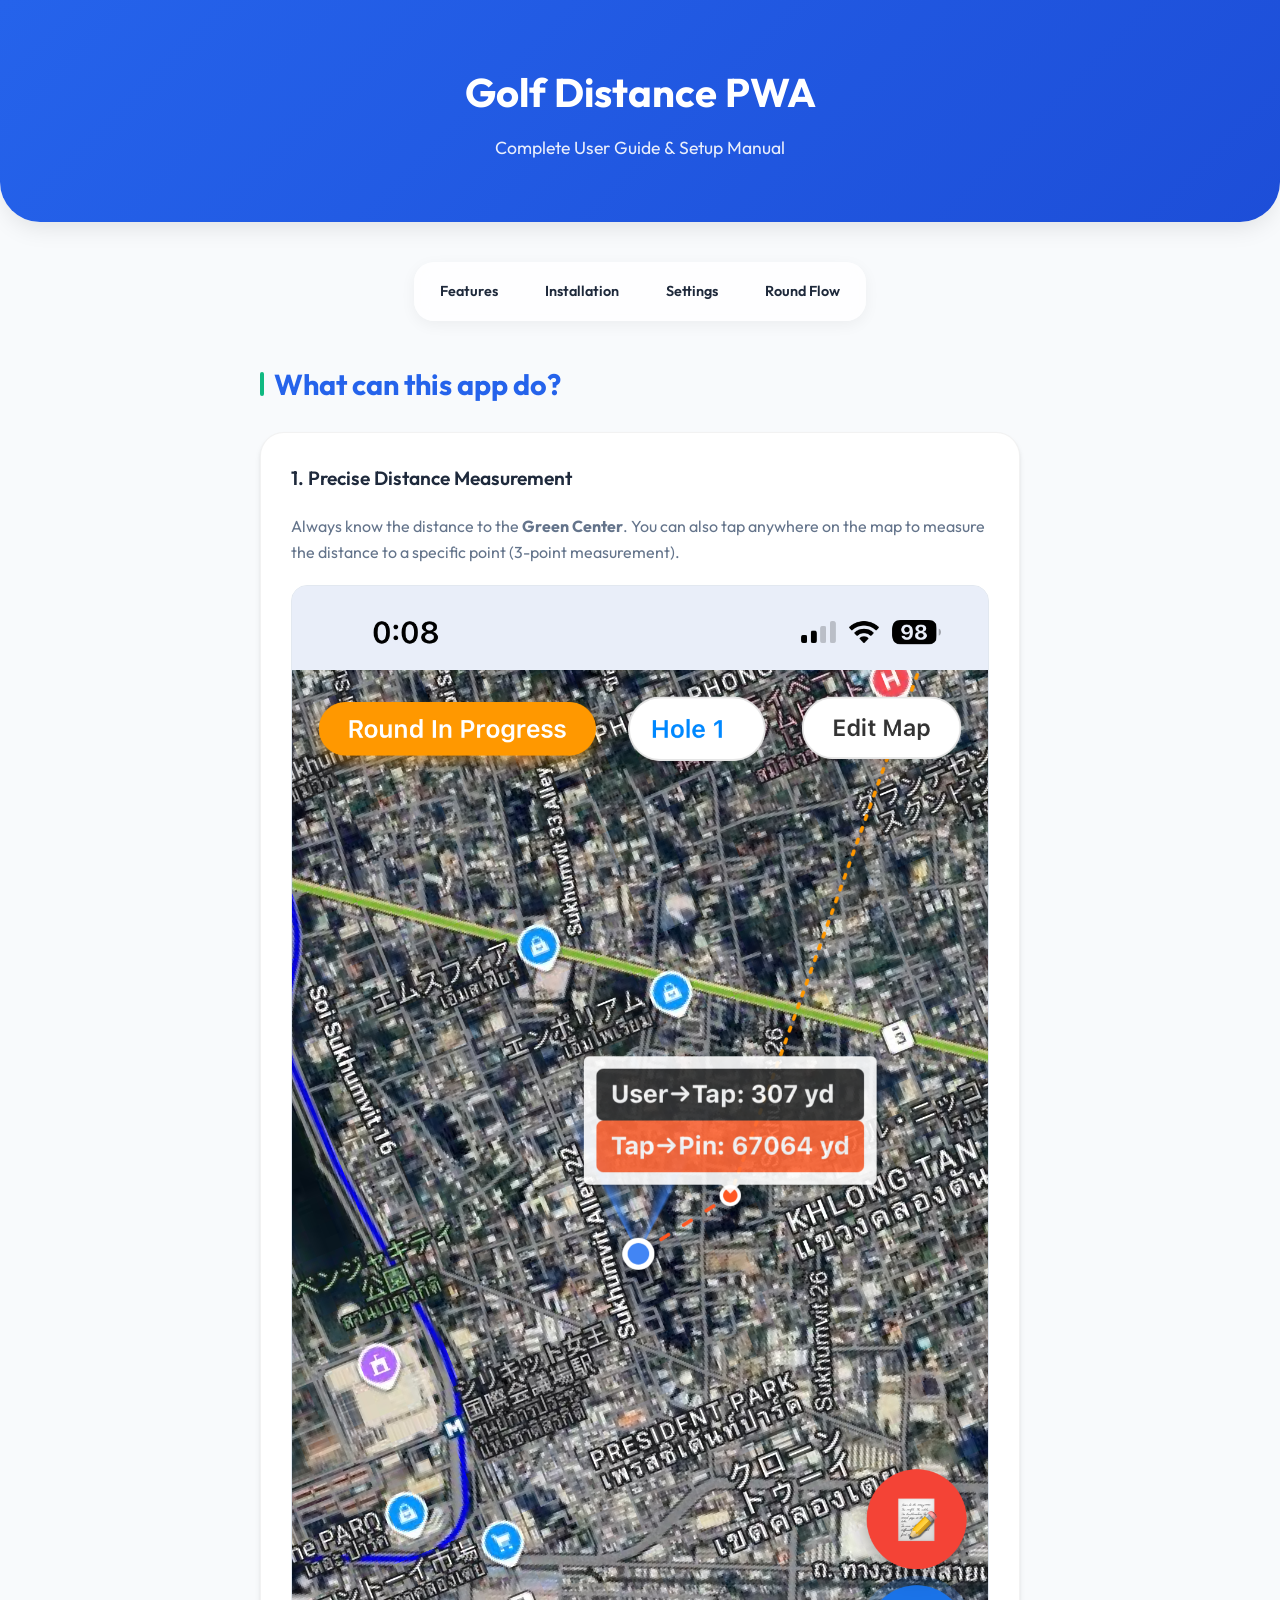
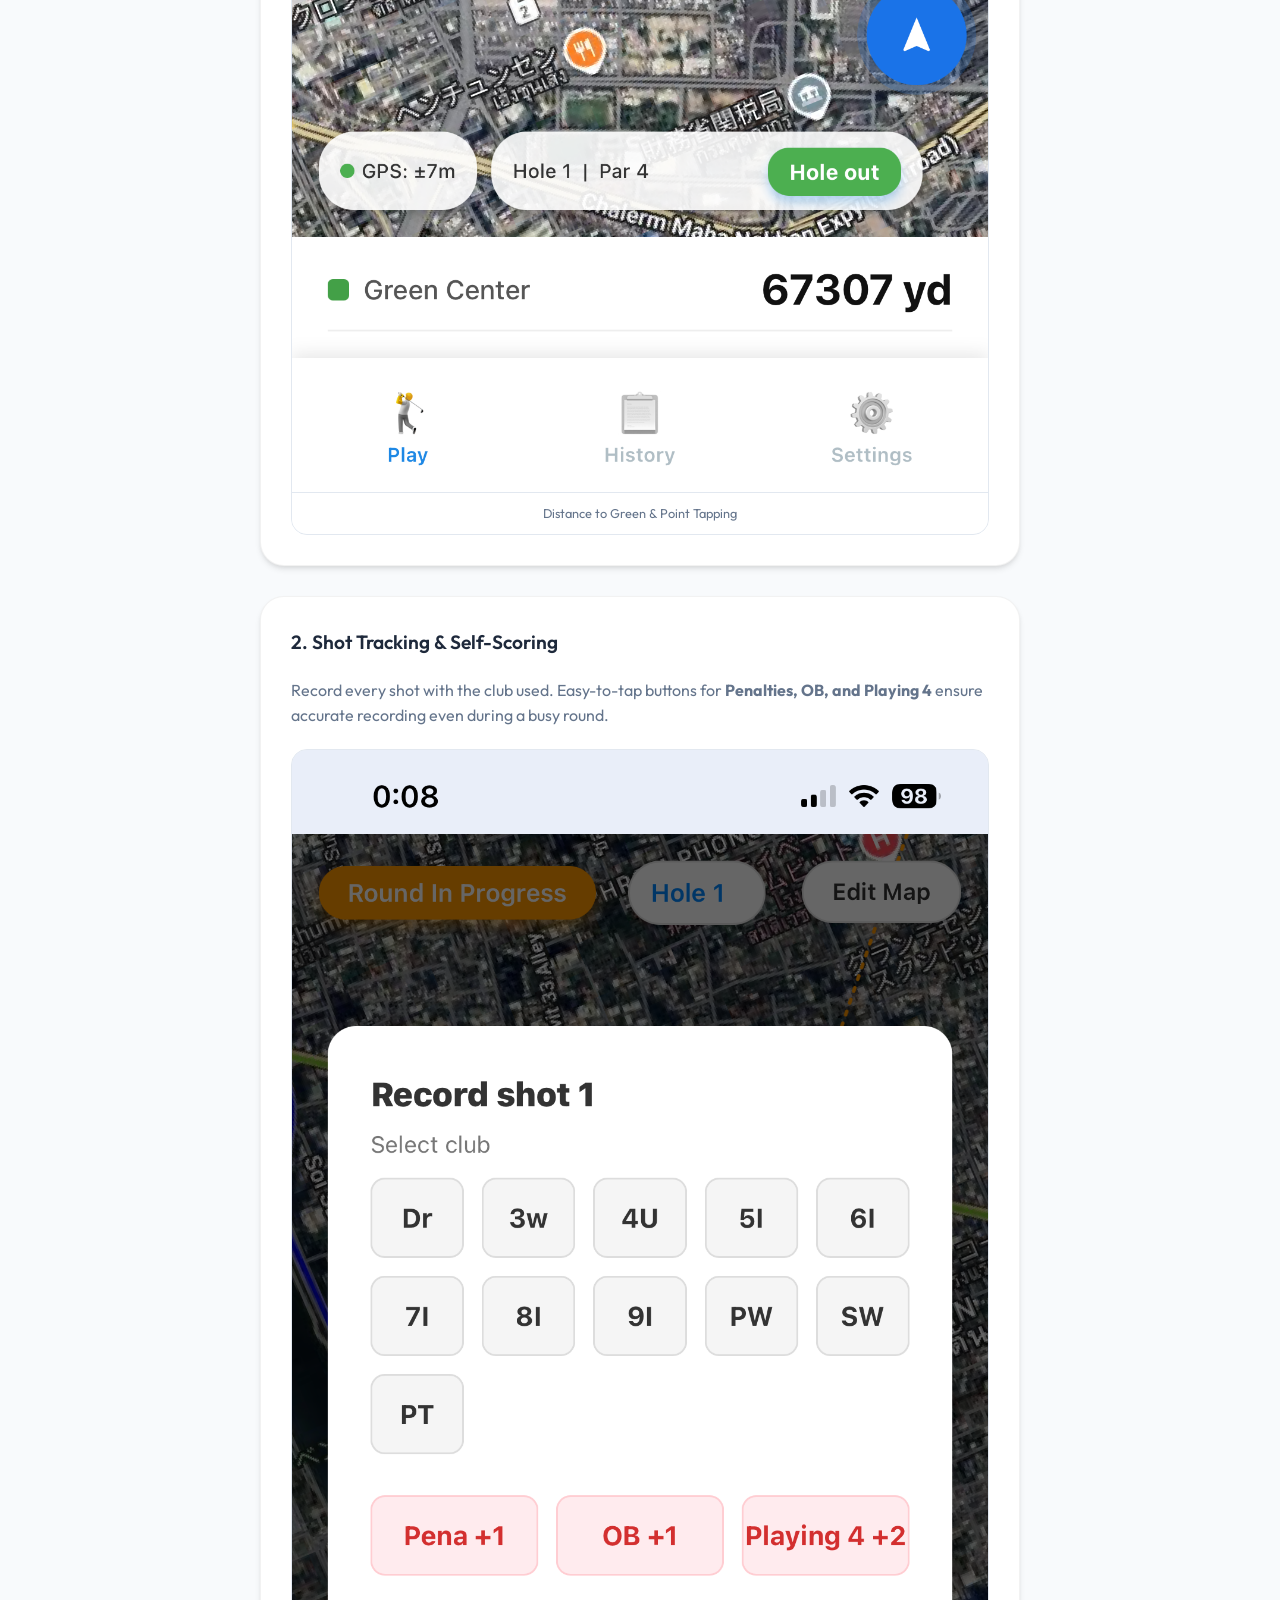
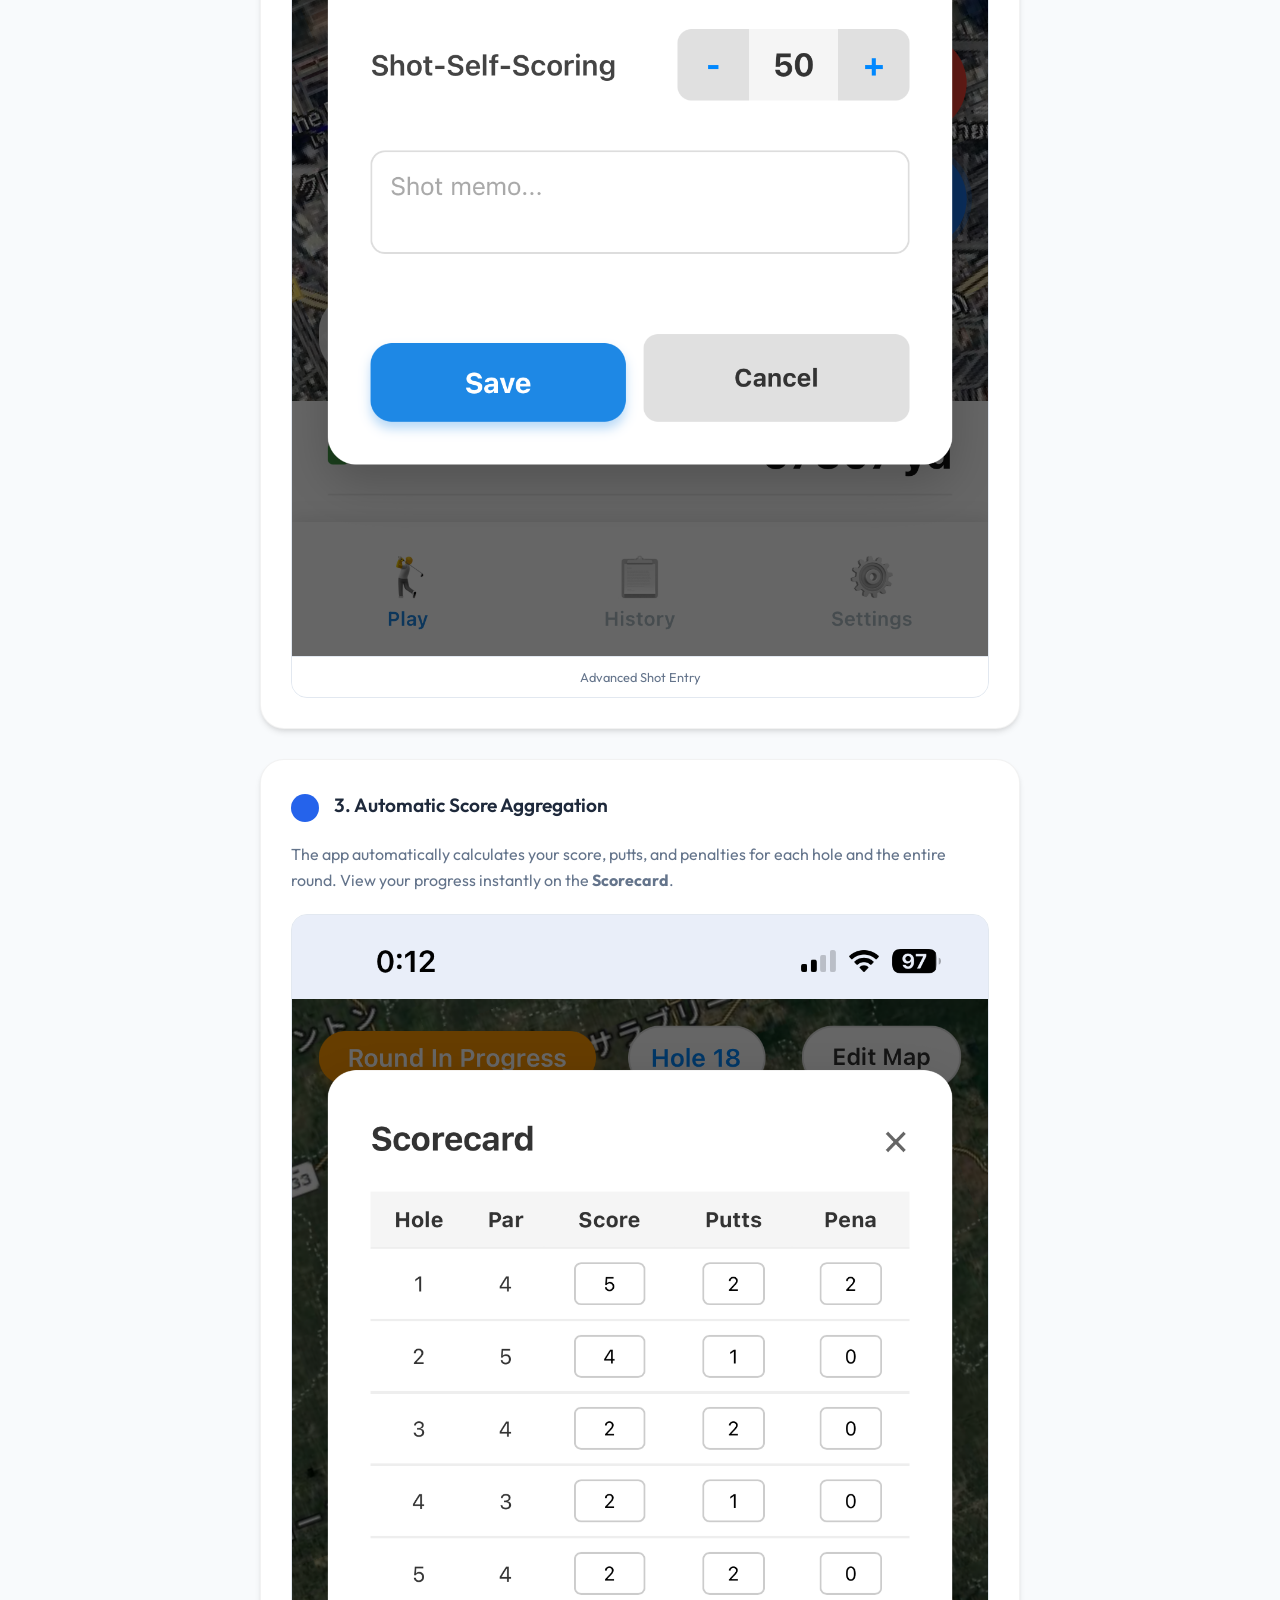
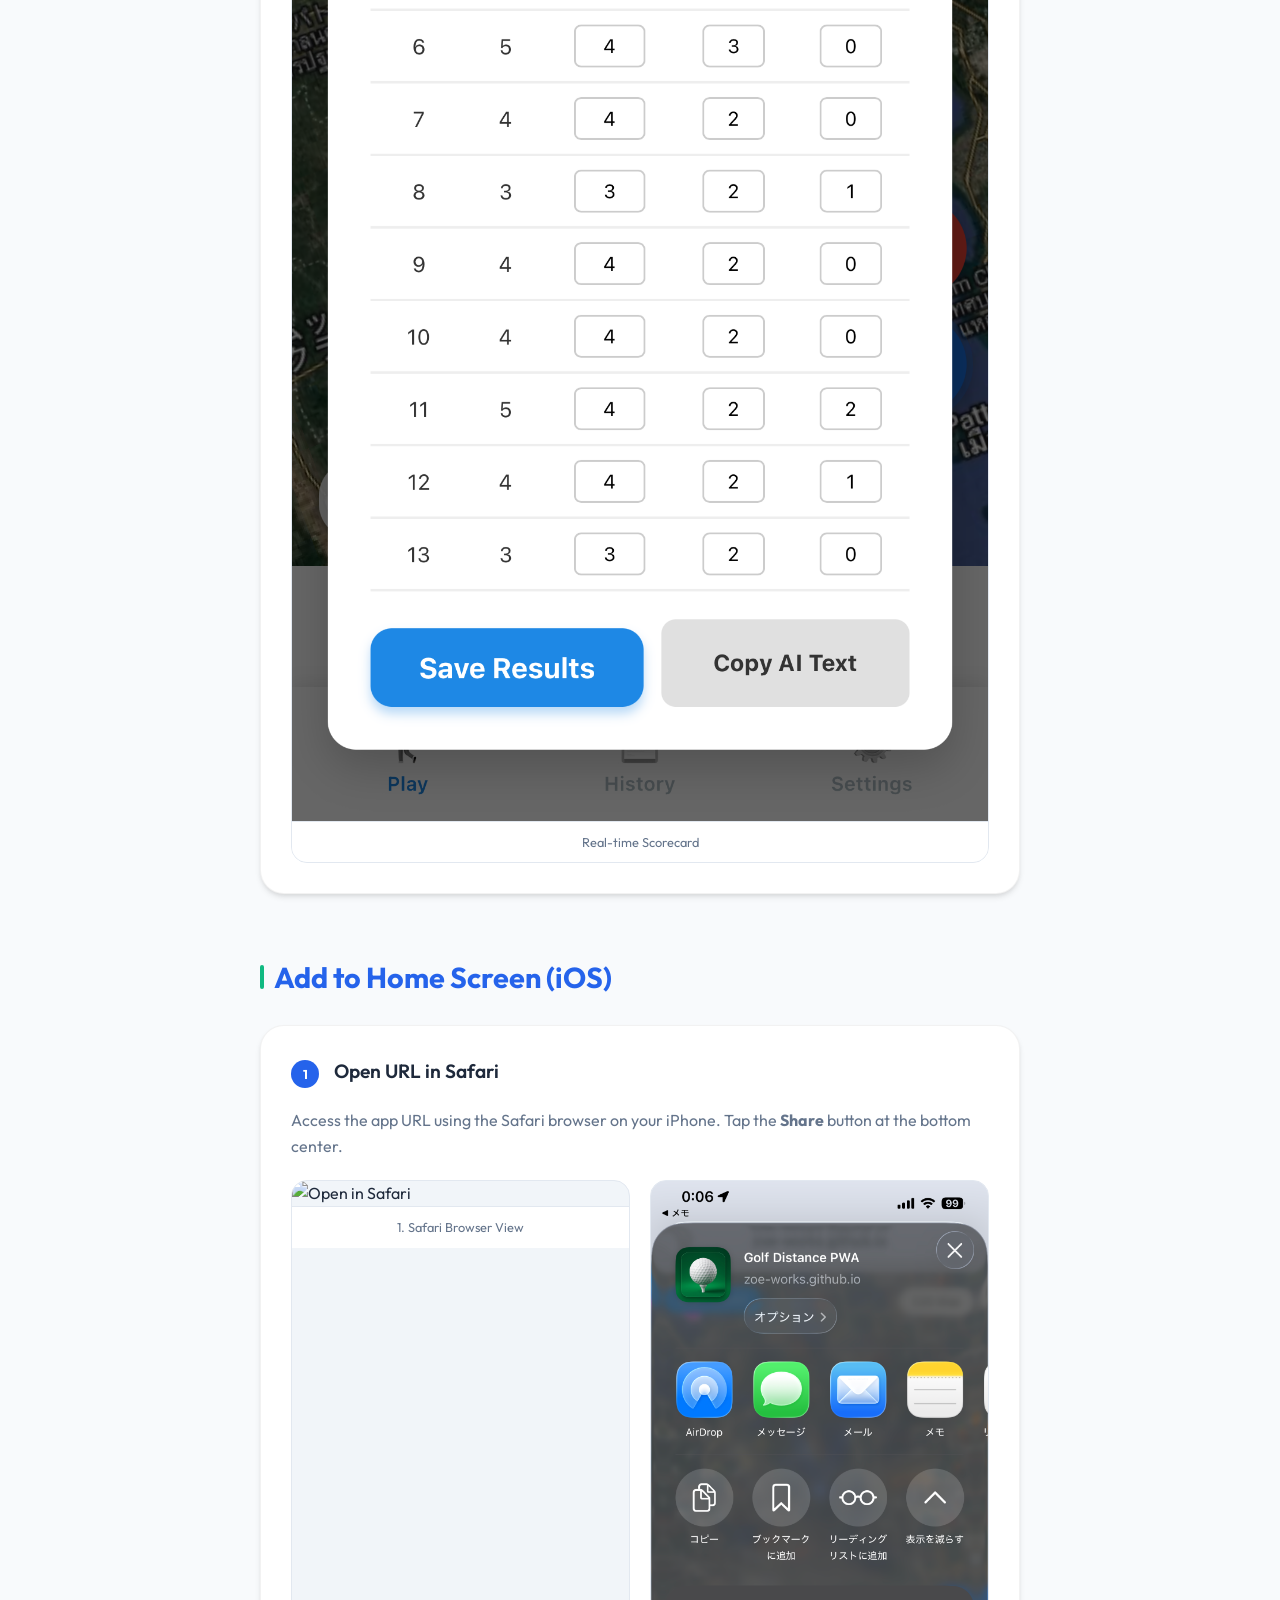
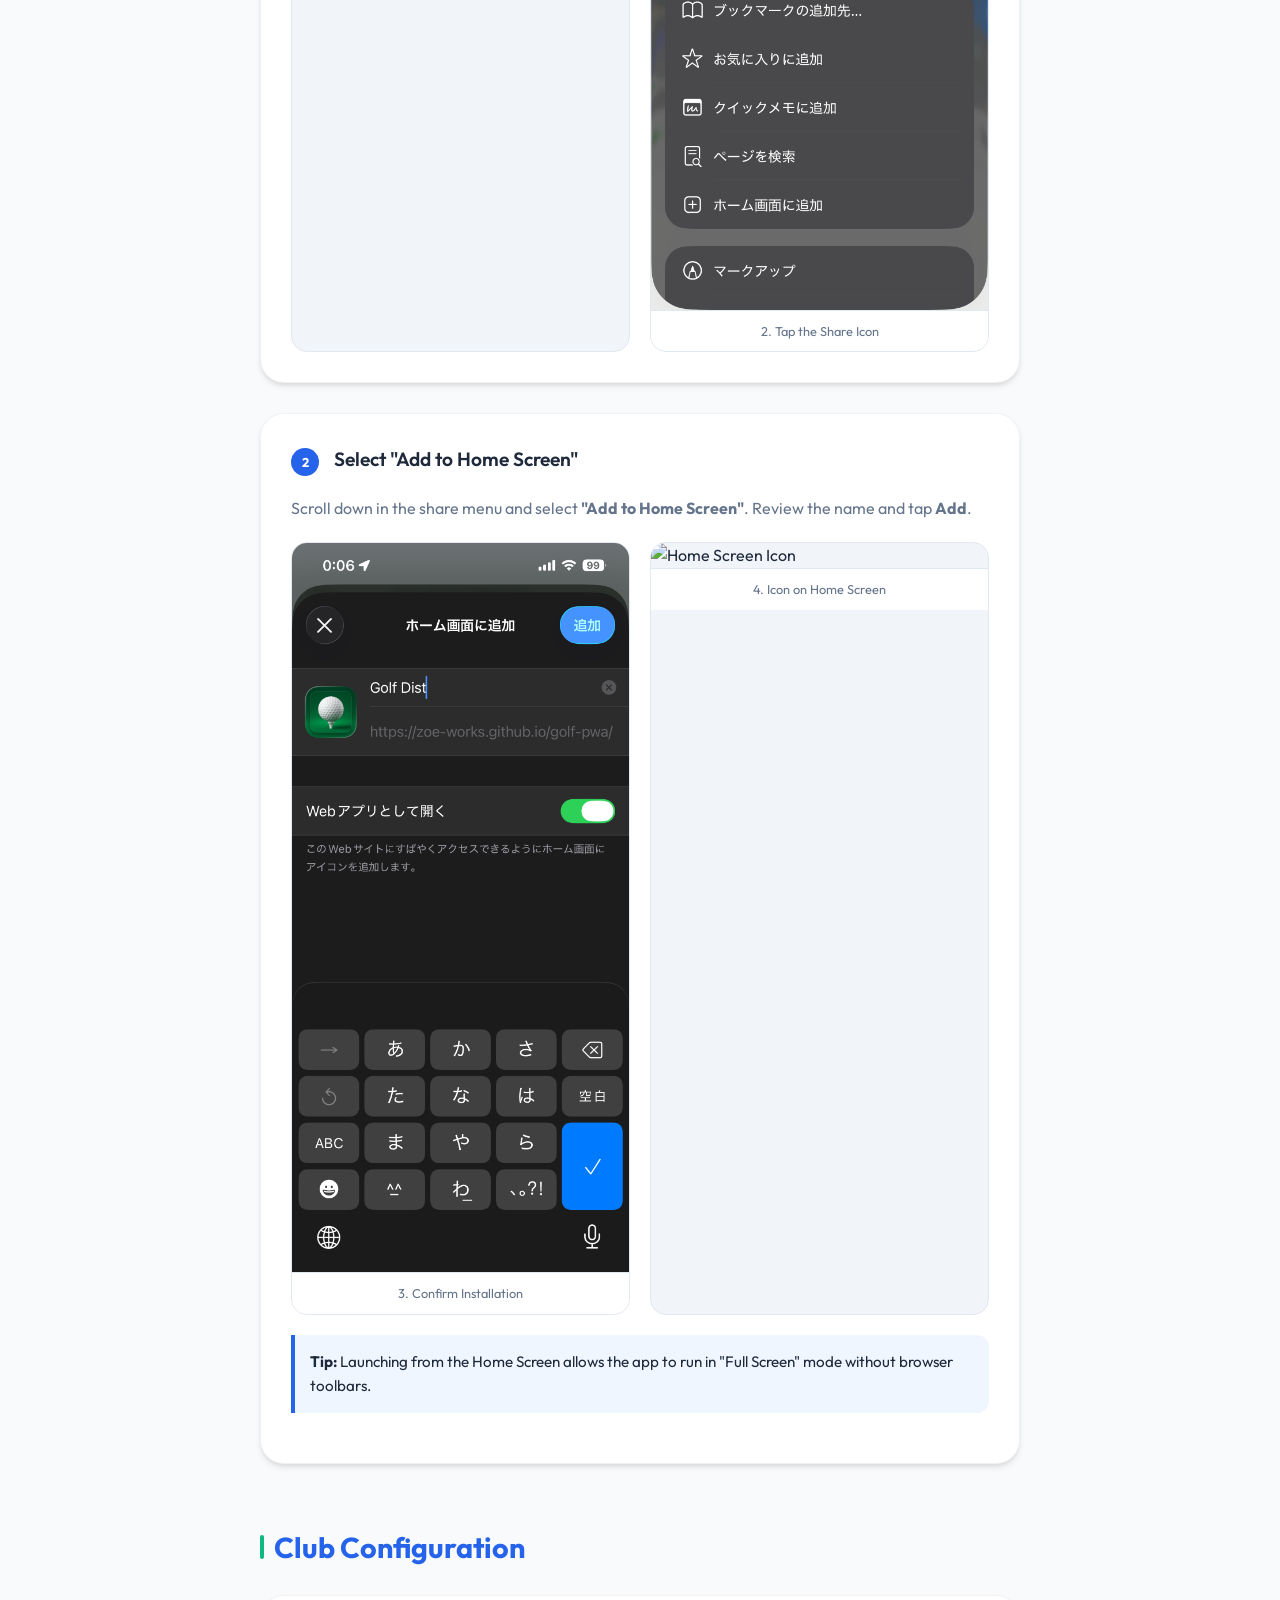
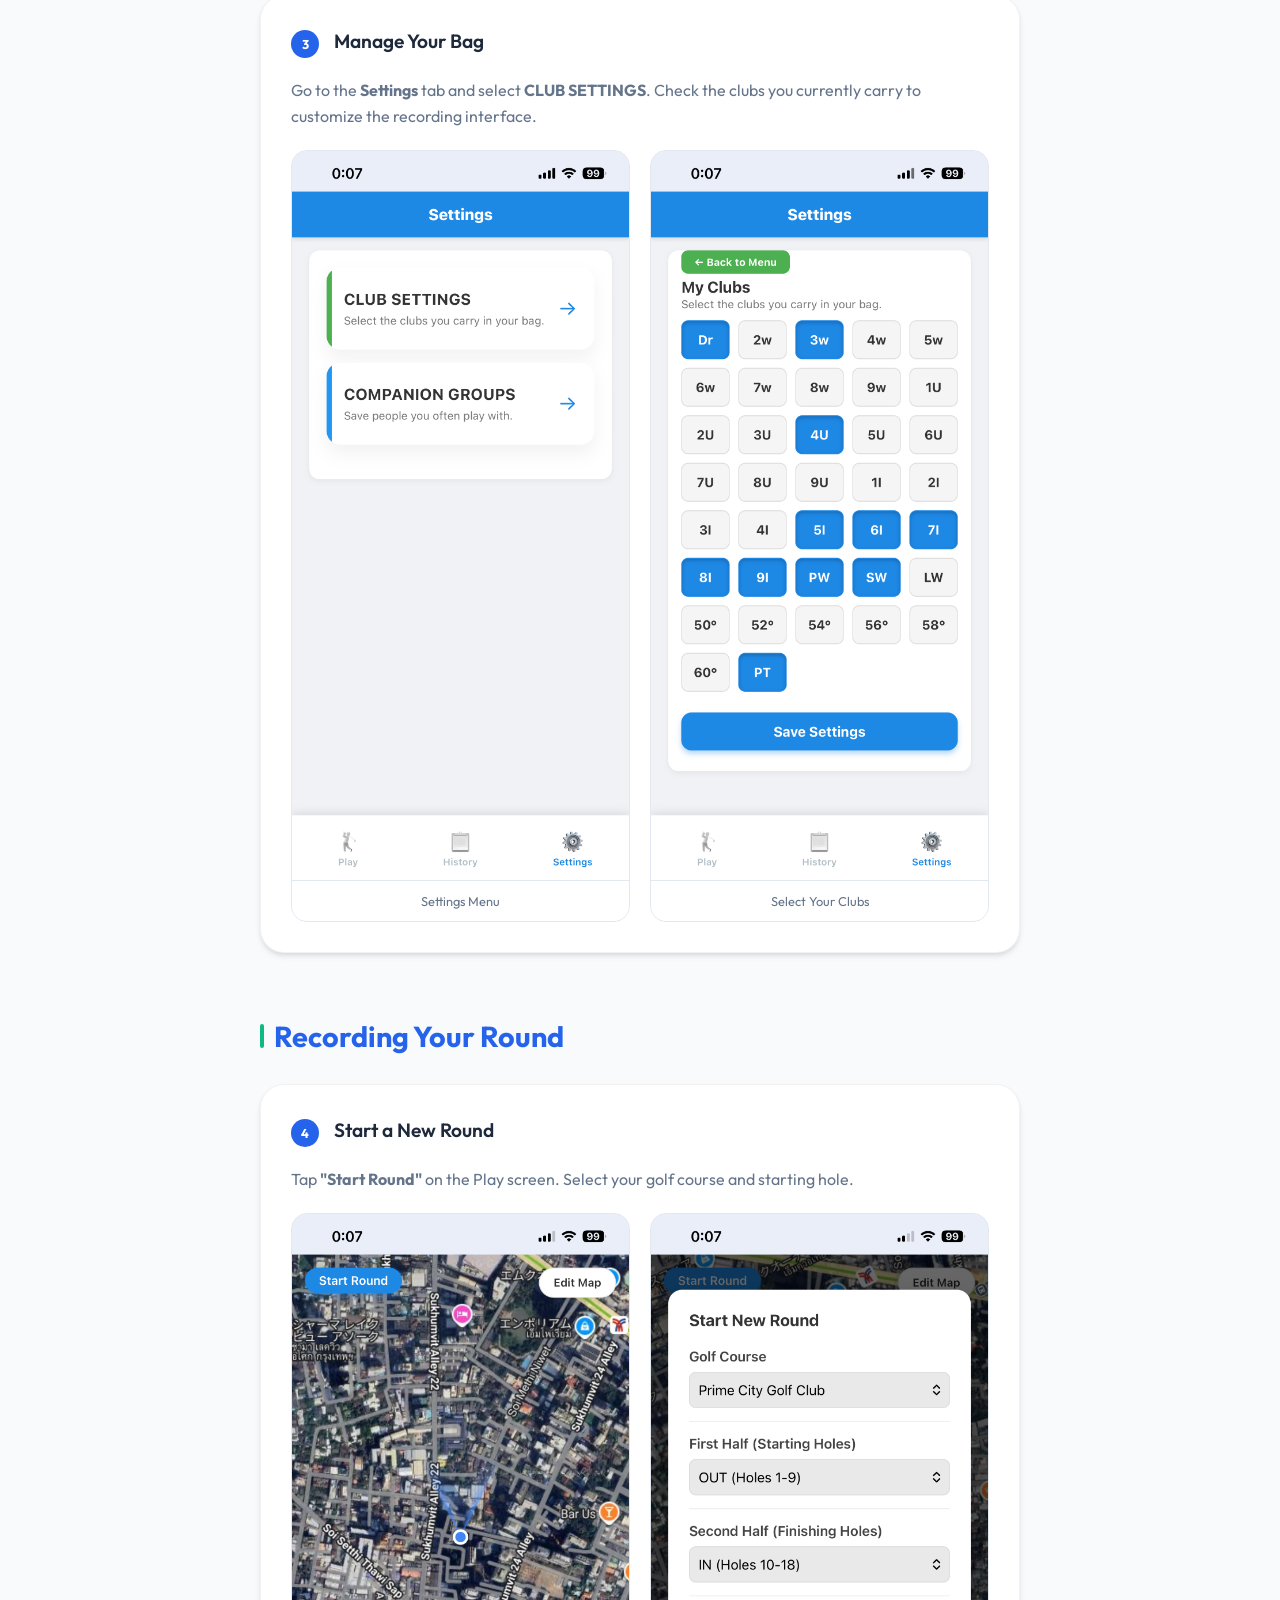
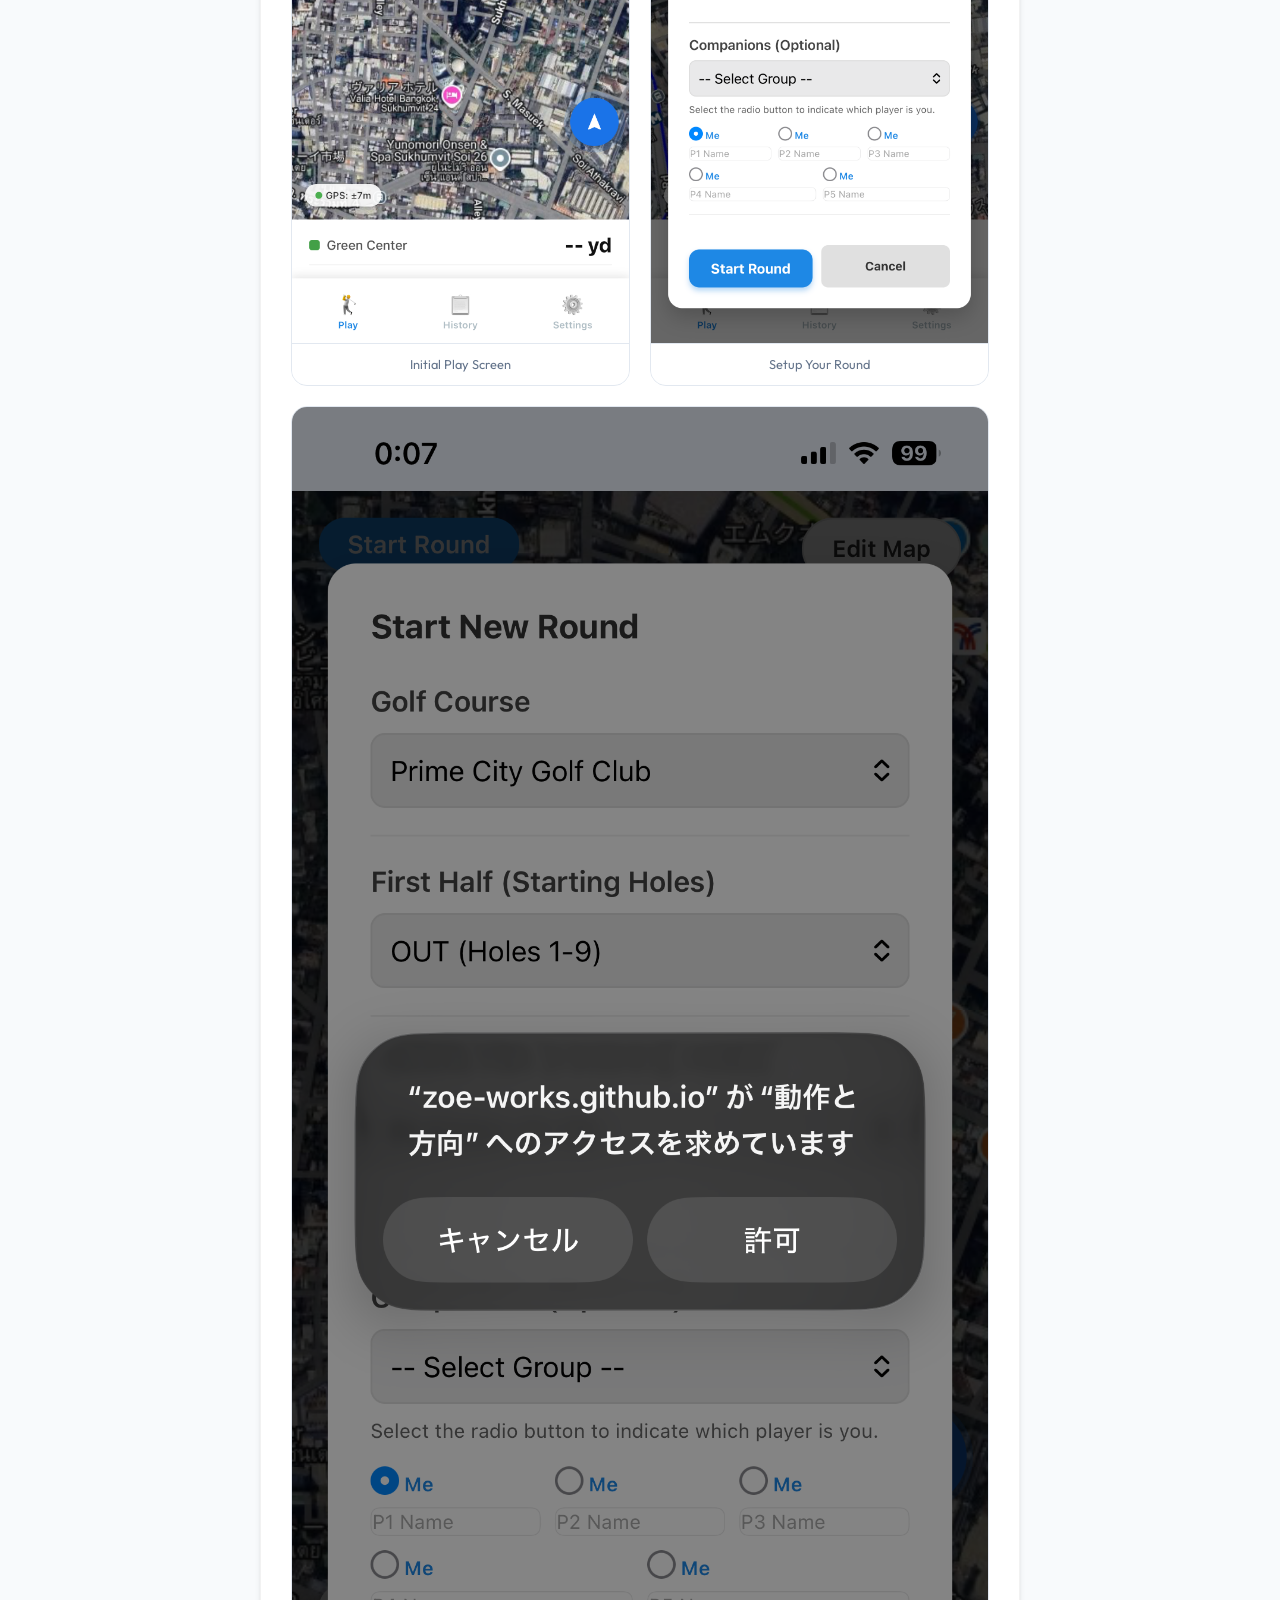
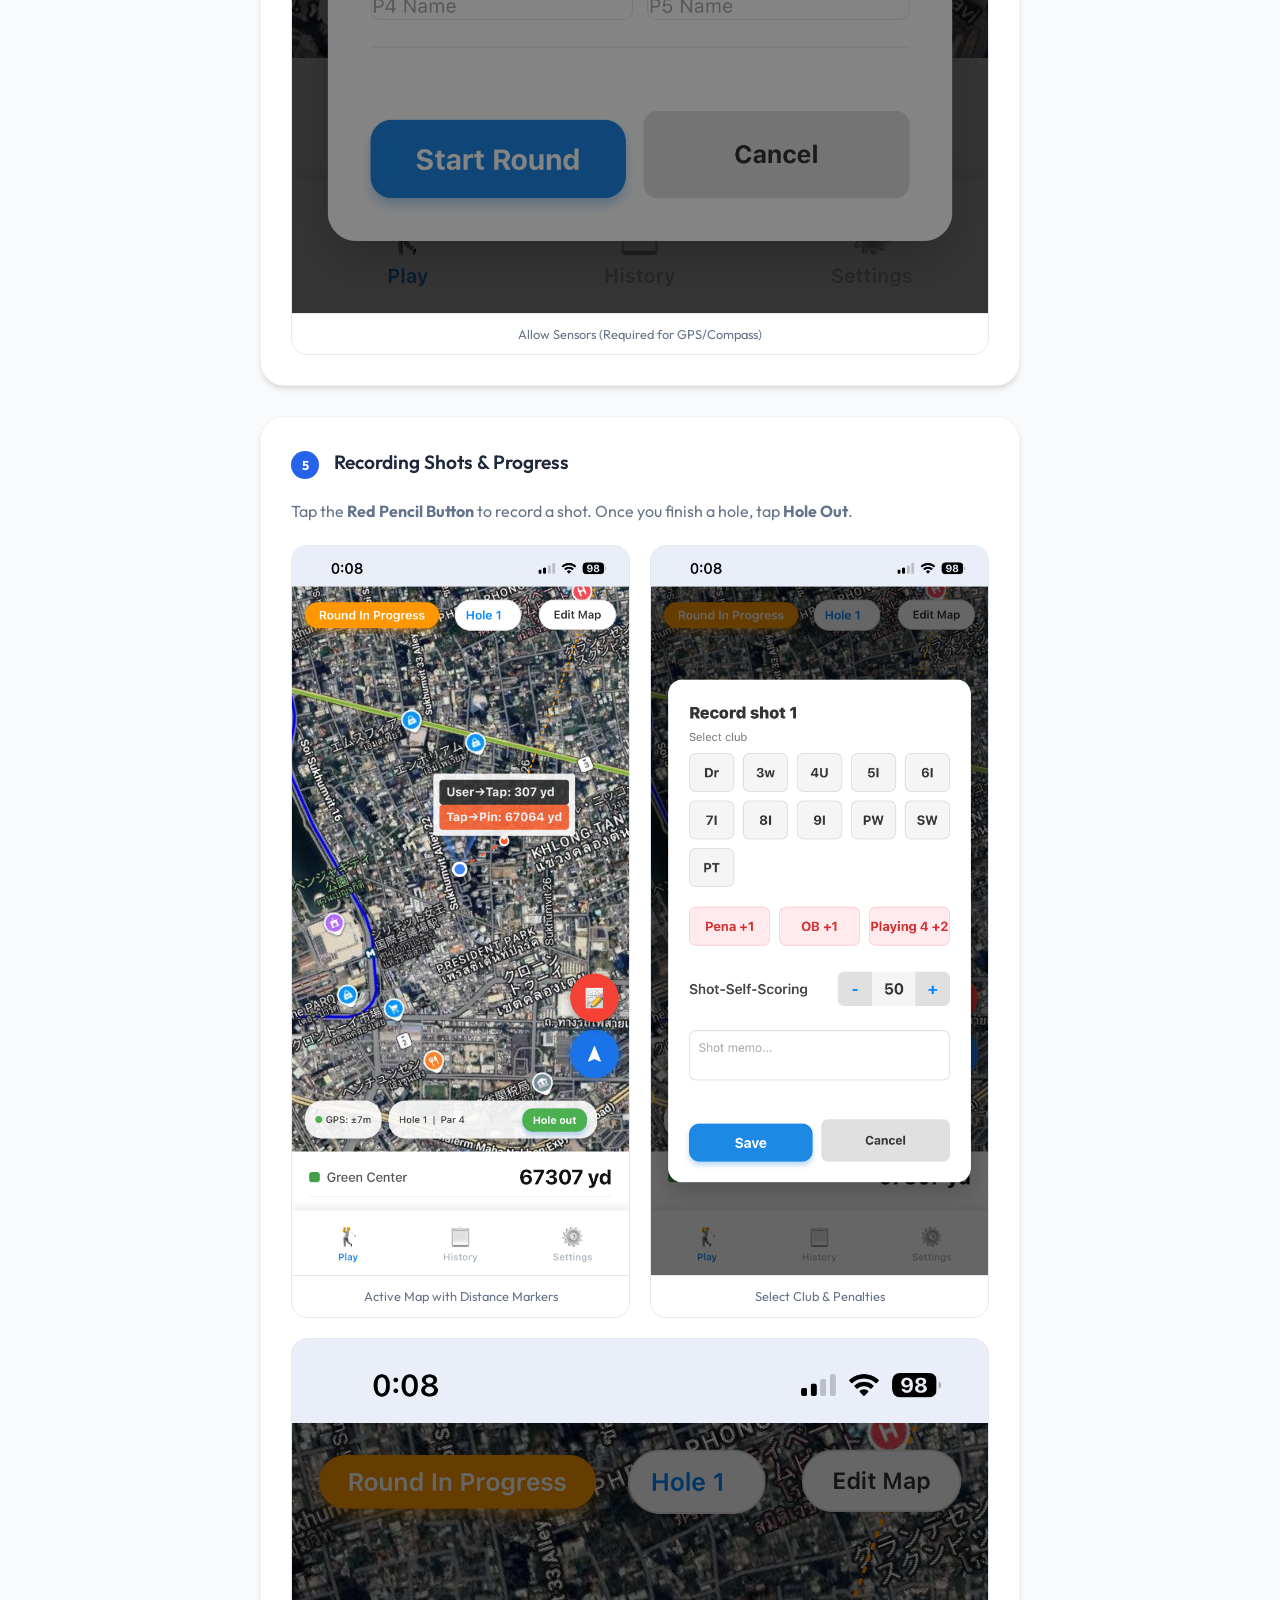
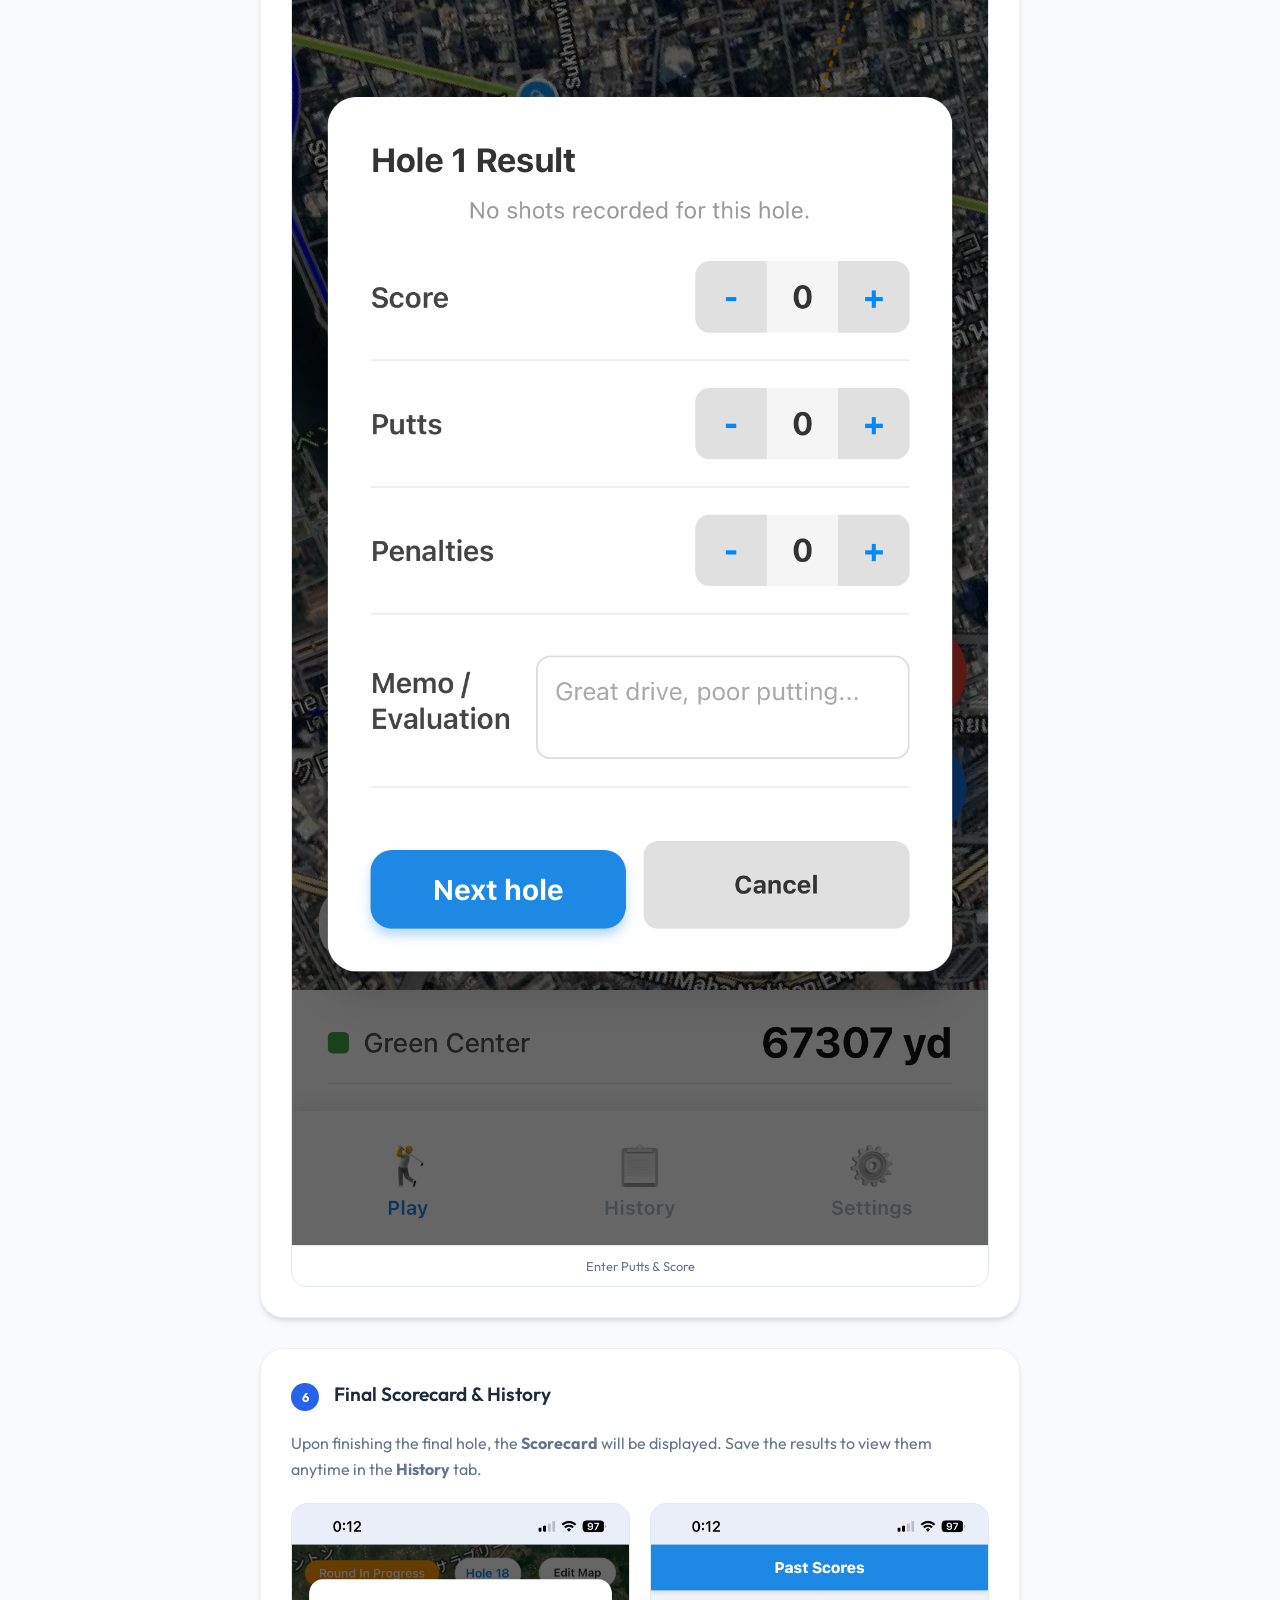
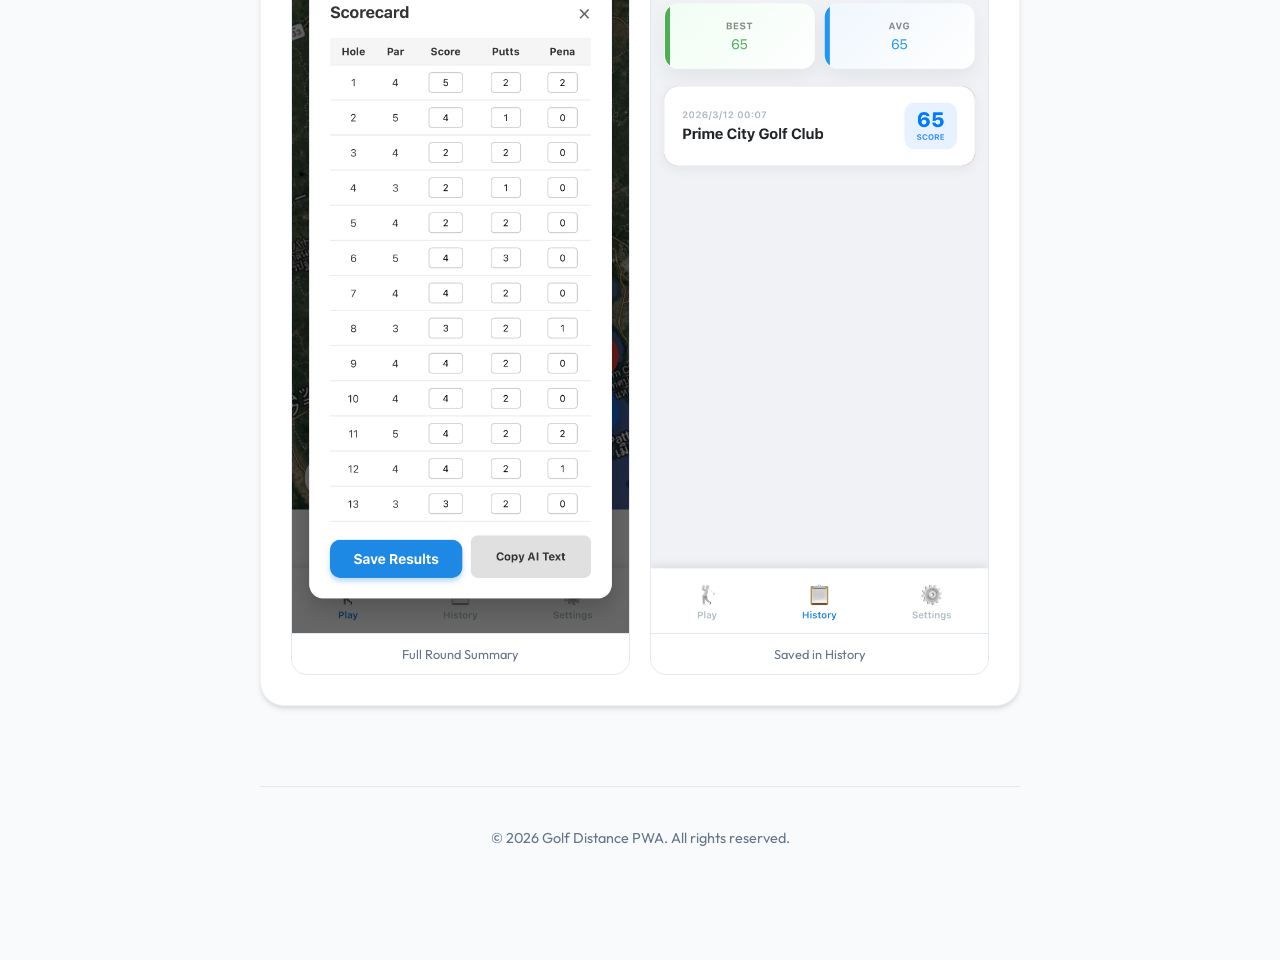
==== commit 05fd5163: "up" ====
--- a/manual.html
+++ b/manual.html
@@ -1,485 +1,481 @@
 <!DOCTYPE html>
-<html lang="ja">
+<html lang="en">
 
 <head>
     <meta charset="UTF-8">
     <meta name="viewport" content="width=device-width, initial-scale=1.0">
-    <title>Golf Dist - ユーザーマニュアル</title>
+    <title>Golf Distance PWA - User Manual</title>
+    <link rel="preconnect" href="https://fonts.googleapis.com">
+    <link rel="preconnect" href="https://fonts.gstatic.com" crossorigin>
+    <link href="https://fonts.googleapis.com/css2?family=Outfit:wght@300;400;600;700&display=swap" rel="stylesheet">
     <style>
-        @import url('https://fonts.googleapis.com/css2?family=Noto+Sans+JP:wght@300;400;500;700;900&display=swap');
+        :root {
+            --primary: #2563eb;
+            --secondary: #64748b;
+            --accent: #10b981;
+            --bg: #f8fafc;
+            --card-bg: #ffffff;
+            --text: #1e293b;
+            --text-light: #64748b;
+        }
 
         * {
+            box-sizing: border-box;
             margin: 0;
             padding: 0;
-            box-sizing: border-box;
         }
 
         body {
-            font-family: 'Noto Sans JP', -apple-system, BlinkMacSystemFont, sans-serif;
-            background: #f0f4f3;
-            color: #1a1a2e;
-            line-height: 1.8;
-        }
-
-        /* ===== COVER ===== */
-        .cover {
-            background: linear-gradient(135deg, #0f4c3a 0%, #1a7a5c 40%, #2da87a 100%);
+            font-family: 'Outfit', sans-serif;
+            background-color: var(--bg);
+            color: var(--text);
+            line-height: 1.6;
+            padding-bottom: 50px;
+        }
+
+        .container {
+            max-width: 800px;
+            margin: 0 auto;
+            padding: 20px;
+        }
+
+        header {
+            text-align: center;
+            padding: 60px 20px;
+            background: linear-gradient(135deg, var(--primary), #1d4ed8);
             color: white;
-            text-align: center;
-            padding: 80px 30px;
-        }
-
-        .cover-icon {
-            font-size: 64px;
-            margin-bottom: 12px;
-        }
-
-        .cover h1 {
-            font-size: 42px;
-            font-weight: 900;
-            letter-spacing: 2px;
-        }
-
-        .cover .divider {
-            width: 60px;
-            height: 3px;
-            background: rgba(255, 255, 255, 0.5);
-            margin: 16px auto;
-            border-radius: 2px;
-        }
-
-        .cover .subtitle {
-            font-size: 20px;
-            font-weight: 300;
+            border-bottom-left-radius: 40px;
+            border-bottom-right-radius: 40px;
+            margin-bottom: 40px;
+            box-shadow: 0 10px 25px -5px rgba(0, 0, 0, 0.1);
+        }
+
+        header h1 {
+            font-size: 2.5rem;
+            font-weight: 700;
+            margin-bottom: 10px;
+        }
+
+        header p {
+            font-size: 1.1rem;
             opacity: 0.9;
         }
 
-        .cover .pills {
+        nav {
+            position: sticky;
+            top: 20px;
+            z-index: 100;
+            background: rgba(255, 255, 255, 0.8);
+            backdrop-filter: blur(10px);
+            margin: -20px auto 40px;
+            padding: 10px;
+            border-radius: 20px;
+            box-shadow: 0 4px 15px rgba(0, 0, 0, 0.05);
             display: flex;
-            gap: 14px;
             justify-content: center;
-            flex-wrap: wrap;
-            margin-top: 28px;
-        }
-
-        .cover .pill {
-            background: rgba(255, 255, 255, 0.15);
-            padding: 6px 16px;
-            border-radius: 20px;
-            font-size: 13px;
-        }
-
-        .cover .ver {
-            margin-top: 40px;
-            font-size: 12px;
-            opacity: 0.5;
-        }
-
-        /* ===== CONTAINER ===== */
-        .container {
-            max-width: 680px;
-            margin: 0 auto;
-            padding: 0 16px;
-        }
-
-        /* ===== SECTION ===== */
-        .section {
-            padding: 40px 0;
-        }
-
-        .section+.section {
-            border-top: 1px solid #dce8e3;
-        }
-
-        .section-head {
+            gap: 15px;
+            width: fit-content;
+        }
+
+        nav a {
+            text-decoration: none;
+            color: var(--text);
+            font-weight: 600;
+            padding: 8px 16px;
+            border-radius: 12px;
+            transition: all 0.3s ease;
+            font-size: 0.9rem;
+        }
+
+        nav a:hover {
+            background: var(--primary);
+            color: white;
+        }
+
+        section {
+            margin-bottom: 60px;
+            scroll-margin-top: 100px;
+        }
+
+        h2 {
+            font-size: 1.8rem;
+            margin-bottom: 25px;
+            color: var(--primary);
             display: flex;
             align-items: center;
-            gap: 14px;
-            margin-bottom: 28px;
-            padding-bottom: 12px;
-            border-bottom: 3px solid #2da87a;
-        }
-
-        .section-num {
-            background: linear-gradient(135deg, #0f4c3a, #2da87a);
+            gap: 10px;
+        }
+
+        h2::before {
+            content: '';
+            display: inline-block;
+            width: 4px;
+            height: 1.5rem;
+            background: var(--accent);
+            border-radius: 2px;
+        }
+
+        .step-card {
+            background: var(--card-bg);
+            border-radius: 24px;
+            padding: 30px;
+            margin-bottom: 30px;
+            box-shadow: 0 4px 6px -1px rgba(0, 0, 0, 0.1), 0 2px 4px -1px rgba(0, 0, 0, 0.06);
+            border: 1px solid rgba(0, 0, 0, 0.05);
+        }
+
+        .step-header {
+            display: flex;
+            align-items: flex-start;
+            gap: 15px;
+            margin-bottom: 20px;
+        }
+
+        .step-number {
+            background: var(--primary);
             color: white;
-            width: 44px;
-            height: 44px;
+            width: 28px;
+            height: 28px;
             border-radius: 50%;
             display: flex;
             align-items: center;
             justify-content: center;
-            font-size: 22px;
-            font-weight: 900;
+            font-weight: 700;
+            font-size: 0.8rem;
             flex-shrink: 0;
-        }
-
-        .section-head h2 {
-            font-size: 24px;
-            font-weight: 700;
-            color: #0f4c3a;
-        }
-
-        .section-head small {
+            margin-top: 4px;
+        }
+
+        .step-title {
+            font-size: 1.2rem;
+            font-weight: 600;
+        }
+
+        .step-description {
+            color: var(--text-light);
+            margin-bottom: 20px;
+        }
+
+        .image-grid {
+            display: grid;
+            grid-template-columns: repeat(auto-fit, minmax(240px, 1fr));
+            gap: 20px;
+            margin-top: 20px;
+        }
+
+        .img-container {
+            background: #f1f5f9;
+            border-radius: 16px;
+            overflow: hidden;
+            border: 1px solid #e2e8f0;
+            position: relative;
+        }
+
+        .img-container img {
+            width: 100%;
             display: block;
-            font-size: 12px;
-            color: #888;
-            font-weight: 400;
-        }
-
-        /* ===== STEP ===== */
-        .step {
-            background: #fff;
-            border-radius: 14px;
-            padding: 22px;
-            margin-bottom: 22px;
-            box-shadow: 0 2px 8px rgba(0, 0, 0, 0.06);
-            position: relative;
-        }
-
-        .step-badge {
-            position: absolute;
-            top: -10px;
-            left: 18px;
-            background: #2da87a;
-            color: white;
-            width: 26px;
-            height: 26px;
-            border-radius: 50%;
-            display: flex;
-            align-items: center;
-            justify-content: center;
-            font-size: 13px;
-            font-weight: 700;
-        }
-
-        .step h3 {
-            font-size: 16px;
-            font-weight: 700;
-            color: #1a3a2e;
-            margin-bottom: 8px;
-            padding-left: 16px;
-        }
-
-        .step p {
-            font-size: 14px;
-            color: #555;
-            margin-bottom: 12px;
-        }
-
-        .step ul {
-            font-size: 14px;
-            color: #555;
-            padding-left: 20px;
-            margin-bottom: 12px;
-        }
-
-        .step ul li {
-            margin-bottom: 4px;
-        }
-
-        .step img {
-            display: block;
-            margin: 0 auto;
-            max-width: 280px;
-            width: 100%;
-            border-radius: 12px;
-            border: 1px solid #e0e0e0;
-            box-shadow: 0 4px 16px rgba(0, 0, 0, 0.08);
-        }
-
-        .step .img-row {
-            display: flex;
-            gap: 12px;
-            justify-content: center;
-            flex-wrap: wrap;
-        }
-
-        .step .img-row img {
-            max-width: 220px;
-        }
-
-        /* ===== NOTE BOX ===== */
-        .note {
-            background: #e8f5e9;
-            border-left: 4px solid #2da87a;
-            padding: 14px 18px;
-            border-radius: 0 10px 10px 0;
-            margin: 18px 0;
-            font-size: 13px;
-            color: #2e7d58;
-        }
-
-        .note.warn {
-            background: #fff3e0;
-            border-left-color: #ff9800;
-            color: #e65100;
-        }
-
-        .note strong {
-            display: block;
-            margin-bottom: 2px;
-        }
-
-        /* ===== FLOW ===== */
-        .flow {
-            display: flex;
-            align-items: center;
-            justify-content: center;
-            gap: 6px;
-            flex-wrap: wrap;
+            transition: transform 0.5s ease;
+        }
+
+        .img-container:hover img {
+            transform: scale(1.02);
+        }
+
+        .caption {
+            font-size: 0.8rem;
+            padding: 10px;
+            background: white;
+            color: var(--text-light);
+            text-align: center;
+            border-top: 1px solid #e2e8f0;
+        }
+
+        .highlight-box {
+            background: #eff6ff;
+            border-left: 4px solid var(--primary);
+            padding: 15px;
+            border-radius: 0 12px 12px 0;
             margin: 20px 0;
-        }
-
-        .flow-chip {
-            background: linear-gradient(135deg, #0f4c3a, #2da87a);
-            color: white;
-            padding: 7px 14px;
-            border-radius: 20px;
-            font-size: 12px;
-            font-weight: 600;
-            white-space: nowrap;
-        }
-
-        .flow-arr {
-            color: #2da87a;
-            font-weight: 700;
-            font-size: 16px;
-        }
-
-        /* ===== URL BOX ===== */
-        .url-box {
-            background: #1a1a2e;
-            color: #4ade80;
-            padding: 14px 20px;
-            border-radius: 10px;
-            font-family: 'Courier New', monospace;
-            font-size: 15px;
+            font-size: 0.95rem;
+        }
+
+        footer {
             text-align: center;
-            margin: 16px 0;
-            word-break: break-all;
-        }
-
-        /* ===== FOOTER ===== */
-        .footer {
-            text-align: center;
-            padding: 30px;
-            font-size: 12px;
-            color: #aaa;
-        }
-
-        .footer .emoji {
-            font-size: 28px;
-            margin-bottom: 8px;
+            color: var(--text-light);
+            font-size: 0.9rem;
+            margin-top: 80px;
+            padding: 40px;
+            border-top: 1px solid #e2e8f0;
+        }
+
+        @media print {
+
+            nav,
+            .highlight-box,
+            footer {
+                display: none !important;
+            }
+
+            header {
+                padding: 40px 20px;
+                border-radius: 0;
+            }
+
+            section {
+                page-break-inside: avoid;
+                margin-bottom: 40px;
+            }
+
+            .step-card {
+                box-shadow: none;
+                border: 1px solid #e2e8f0;
+            }
+
+            body {
+                padding-bottom: 0;
+                background: white;
+            }
+
+            .container {
+                max-width: 100%;
+                padding: 0;
+            }
+        }
+
+        @media (max-width: 600px) {
+            header h1 {
+                font-size: 1.8rem;
+            }
+
+            .container {
+                padding: 15px;
+            }
+
+            .step-card {
+                padding: 20px;
+            }
+
+            nav {
+                width: 90%;
+                flex-wrap: wrap;
+            }
         }
     </style>
 </head>
 
 <body>
 
-    <!-- COVER -->
-    <div class="cover">
-        <div class="cover-icon">⛳</div>
-        <h1>Golf Dist</h1>
-        <div class="divider"></div>
-        <p class="subtitle">ユーザーマニュアル</p>
-        <div class="pills">
-            <span class="pill">📍 GPS距離計測</span>
-            <span class="pill">📝 ショット記録</span>
-            <span class="pill">📊 スコア管理</span>
-            <span class="pill">👥 同伴者スコア</span>
-        </div>
-        <p class="ver">Version 1.0 — 2026年3月</p>
+    <header>
+        <h1>Golf Distance PWA</h1>
+        <p>Complete User Guide & Setup Manual</p>
+    </header>
+
+    <div class="container">
+        <nav>
+            <a href="#features">Features</a>
+            <a href="#install">Installation</a>
+            <a href="#settings">Settings</a>
+            <a href="#flow">Round Flow</a>
+        </nav>
+
+        <!-- Section 0: Core Features -->
+        <section id="features">
+            <h2>What can this app do?</h2>
+
+            <div class="step-card">
+                <div class="step-header">
+                    <div class="step-title">1. Precise Distance Measurement</div>
+                </div>
+                <p class="step-description">Always know the distance to the <strong>Green Center</strong>. You can also
+                    tap anywhere on the map to measure the distance to a specific point (3-point measurement).</p>
+                <div class="image-grid">
+                    <div class="img-container">
+                        <img src="manual_images/IMG_8716.PNG" alt="Distance Measurement">
+                        <p class="caption">Distance to Green & Point Tapping</p>
+                    </div>
+                </div>
+            </div>
+
+            <div class="step-card">
+                <div class="step-header">
+                    <div class="step-title">2. Shot Tracking & Self-Scoring</div>
+                </div>
+                <p class="step-description">Record every shot with the club used. Easy-to-tap buttons for
+                    <strong>Penalties, OB, and Playing 4</strong> ensure accurate recording even during a busy round.
+                </p>
+                <div class="image-grid">
+                    <div class="img-container">
+                        <img src="manual_images/IMG_8717.PNG" alt="Shot Recording">
+                        <p class="caption">Advanced Shot Entry</p>
+                    </div>
+                </div>
+            </div>
+
+            <div class="step-card">
+                <div class="step-header">
+                    <div class="step-number"></div>
+                    <div class="step-title">3. Automatic Score Aggregation</div>
+                </div>
+                <p class="step-description">The app automatically calculates your score, putts, and penalties for each
+                    hole and the entire round. View your progress instantly on the <strong>Scorecard</strong>.</p>
+                <div class="image-grid">
+                    <div class="img-container">
+                        <img src="manual_images/IMG_8719.PNG" alt="Score Aggregation">
+                        <p class="caption">Real-time Scorecard</p>
+                    </div>
+                </div>
+            </div>
+        </section>
+
+        <!-- Section 1: Installation -->
+        <section id="install">
+            <h2>Add to Home Screen (iOS)</h2>
+            <div class="step-card">
+                <div class="step-header">
+                    <div class="step-number">1</div>
+                    <div class="step-title">Open URL in Safari</div>
+                </div>
+                <p class="step-description">Access the app URL using the Safari browser on your iPhone. Tap the
+                    <strong>Share</strong> button at the bottom center.
+                </p>
+                <div class="image-grid">
+                    <div class="img-container">
+                        <img src="manual_images/IMG_8706.PNG" alt="Open in Safari">
+                        <p class="caption">1. Safari Browser View</p>
+                    </div>
+                    <div class="img-container">
+                        <img src="manual_images/IMG_8707.PNG" alt="Share Menu">
+                        <p class="caption">2. Tap the Share Icon</p>
+                    </div>
+                </div>
+            </div>
+
+            <div class="step-card">
+                <div class="step-header">
+                    <div class="step-number">2</div>
+                    <div class="step-title">Select "Add to Home Screen"</div>
+                </div>
+                <p class="step-description">Scroll down in the share menu and select <strong>"Add to Home
+                        Screen"</strong>. Review the name and tap <strong>Add</strong>.</p>
+                <div class="image-grid">
+                    <div class="img-container">
+                        <img src="manual_images/IMG_8708.PNG" alt="Add Dialog">
+                        <p class="caption">3. Confirm Installation</p>
+                    </div>
+                    <div class="img-container">
+                        <img src="manual_images/IMG_8709.PNG" alt="Home Screen Icon">
+                        <p class="caption">4. Icon on Home Screen</p>
+                    </div>
+                </div>
+                <div class="highlight-box">
+                    <strong>Tip:</strong> Launching from the Home Screen allows the app to run in "Full Screen" mode
+                    without browser toolbars.
+                </div>
+            </div>
+        </section>
+
+        <!-- Section 2: Club Settings -->
+        <section id="settings">
+            <h2>Club Configuration</h2>
+            <div class="step-card">
+                <div class="step-header">
+                    <div class="step-number">3</div>
+                    <div class="step-title">Manage Your Bag</div>
+                </div>
+                <p class="step-description">Go to the <strong>Settings</strong> tab and select <strong>CLUB
+                        SETTINGS</strong>. Check the clubs you currently carry to customize the recording interface.</p>
+                <div class="image-grid">
+                    <div class="img-container">
+                        <img src="manual_images/IMG_8711.PNG" alt="Settings Menu">
+                        <p class="caption">Settings Menu</p>
+                    </div>
+                    <div class="img-container">
+                        <img src="manual_images/IMG_8712.PNG" alt="Club Selection">
+                        <p class="caption">Select Your Clubs</p>
+                    </div>
+                </div>
+            </div>
+        </section>
+
+        <!-- Section 3: Round Flow -->
+        <section id="flow">
+            <h2>Recording Your Round</h2>
+
+            <div class="step-card">
+                <div class="step-header">
+                    <div class="step-number">4</div>
+                    <div class="step-title">Start a New Round</div>
+                </div>
+                <p class="step-description">Tap <strong>"Start Round"</strong> on the Play screen. Select your golf
+                    course and starting hole.</p>
+                <div class="image-grid">
+                    <div class="img-container">
+                        <img src="manual_images/IMG_8713.PNG" alt="Play Screen">
+                        <p class="caption">Initial Play Screen</p>
+                    </div>
+                    <div class="img-container">
+                        <img src="manual_images/IMG_8715.PNG" alt="Start Modal">
+                        <p class="caption">Setup Your Round</p>
+                    </div>
+                </div>
+                <div class="image-grid">
+                    <div class="img-container">
+                        <img src="manual_images/IMG_8714.PNG" alt="Motion Sensor Request">
+                        <p class="caption">Allow Sensors (Required for GPS/Compass)</p>
+                    </div>
+                </div>
+            </div>
+
+            <div class="step-card">
+                <div class="step-header">
+                    <div class="step-number">5</div>
+                    <div class="step-title">Recording Shots & Progress</div>
+                </div>
+                <p class="step-description">Tap the <strong>Red Pencil Button</strong> to record a shot. Once you finish
+                    a hole, tap <strong>Hole Out</strong>.</p>
+                <div class="image-grid">
+                    <div class="img-container">
+                        <img src="manual_images/IMG_8716.PNG" alt="Active Map">
+                        <p class="caption">Active Map with Distance Markers</p>
+                    </div>
+                    <div class="img-container">
+                        <img src="manual_images/IMG_8717.PNG" alt="Record Shot">
+                        <p class="caption">Select Club & Penalties</p>
+                    </div>
+                </div>
+                <div class="image-grid">
+                    <div class="img-container">
+                        <img src="manual_images/IMG_8718.PNG" alt="Hole Out modal">
+                        <p class="caption">Enter Putts & Score</p>
+                    </div>
+                </div>
+            </div>
+
+            <div class="step-card">
+                <div class="step-header">
+                    <div class="step-number">6</div>
+                    <div class="step-title">Final Scorecard & History</div>
+                </div>
+                <p class="step-description">Upon finishing the final hole, the <strong>Scorecard</strong> will be
+                    displayed. Save the results to view them anytime in the <strong>History</strong> tab.</p>
+                <div class="image-grid">
+                    <div class="img-container">
+                        <img src="manual_images/IMG_8719.PNG" alt="Final Scorecard">
+                        <p class="caption">Full Round Summary</p>
+                    </div>
+                    <div class="img-container">
+                        <img src="manual_images/IMG_8720.PNG" alt="History tab">
+                        <p class="caption">Saved in History</p>
+                    </div>
+                </div>
+            </div>
+        </section>
+
+        <footer>
+            <p>&copy; 2026 Golf Distance PWA. All rights reserved.</p>
+        </footer>
     </div>
 
-    <div class="container">
-
-        <!-- ===== SECTION 1: INSTALL ===== -->
-        <div class="section">
-            <div class="section-head">
-                <div class="section-num">1</div>
-                <div>
-                    <h2>インストール</h2><small>Safariからホーム画面に追加</small>
-                </div>
-            </div>
-
-            <p style="font-size:15px; margin-bottom:12px;">
-                このアプリはPWA（Progressive Web App）です。以下のURLをSafariで開き、ホーム画面に追加してお使いください。
-            </p>
-
-            <div class="url-box">https://zoe-works.github.io/golf-pwa/</div>
-
-            <div class="step">
-                <div class="step-badge">1</div>
-                <h3>Safariで共有ボタンをタップ</h3>
-                <p>上記URLをSafariで開き、画面下部中央の <strong>共有ボタン（□↑）</strong> をタップします。</p>
-                <img src="manual_images/00a_safari_share.png" alt="Safari共有ボタン">
-            </div>
-
-            <div class="step">
-                <div class="step-badge">2</div>
-                <h3>「ホーム画面に追加」を選択</h3>
-                <p>メニューから <strong>「ホーム画面に追加」</strong> を探してタップします。</p>
-                <img src="manual_images/00b_safari_add.png" alt="ホーム画面に追加">
-            </div>
-
-            <div class="step">
-                <div class="step-badge">3</div>
-                <h3>「追加」をタップ</h3>
-                <p>アプリ名を確認し、右上の <strong>「追加」</strong> をタップ。ホーム画面にアイコンが表示されます。</p>
-                <img src="manual_images/00c_safari_confirm.png" alt="追加確認">
-            </div>
-
-            <div class="note">
-                <strong>💡 ポイント</strong>
-                ホーム画面から起動すると、Safariのアドレスバーなしのフルスクリーン表示になります。
-            </div>
-        </div>
-
-        <!-- ===== SECTION 2: CLUB SETTINGS ===== -->
-        <div class="section">
-            <div class="section-head">
-                <div class="section-num">2</div>
-                <div>
-                    <h2>クラブ設定</h2><small>初回のみ・Settings画面</small>
-                </div>
-            </div>
-
-            <p style="font-size: 15px; margin-bottom: 12px;">
-                バッグに入っているクラブをあらかじめ登録しておくと、ショット記録時にそれらが選択肢として表示されます。
-            </p>
-
-            <div class="flow">
-                <span class="flow-chip">⚙️ Settings</span>
-                <span class="flow-arr">→</span>
-                <span class="flow-chip">🏌️ CLUB SETTINGS</span>
-                <span class="flow-arr">→</span>
-                <span class="flow-chip">✅ 使うクラブを選択</span>
-            </div>
-
-            <div class="step">
-                <div class="step-badge">1</div>
-                <h3>Settingsタブを開く</h3>
-                <p>画面下のナビゲーションバーから <strong>Settings</strong> をタップし、<strong>CLUB SETTINGS</strong> をタップします。</p>
-                <img src="manual_images/02_settings_menu.png" alt="Settings画面">
-            </div>
-
-            <div class="step">
-                <div class="step-badge">2</div>
-                <h3>クラブを選択して保存</h3>
-                <p>使用するクラブをタップして選択します。選択後 <strong>Save Settings</strong> をタップして保存します。</p>
-                <img src="manual_images/03_club_settings.png" alt="クラブ設定">
-            </div>
-
-            <div class="note">
-                <strong>💾 保存について</strong>
-                設定はローカルに保存されます。ブラウザを閉じても消えません。設定はいつでも変更可能です。
-            </div>
-        </div>
-
-        <!-- ===== SECTION 3: ROUND FLOW ===== -->
-        <div class="section">
-            <div class="section-head">
-                <div class="section-num">3</div>
-                <div>
-                    <h2>ラウンドの流れ</h2><small>開始 → 記録 → ホールアウト → 完了</small>
-                </div>
-            </div>
-
-            <div class="flow">
-                <span class="flow-chip">▶️ Start</span>
-                <span class="flow-arr">→</span>
-                <span class="flow-chip">📝 ショット記録</span>
-                <span class="flow-arr">→</span>
-                <span class="flow-chip">🏁 Hole Out</span>
-                <span class="flow-arr">→</span>
-                <span class="flow-chip">🔁 次のホール</span>
-                <span class="flow-arr">→</span>
-                <span class="flow-chip">📊 スコアカード</span>
-            </div>
-
-            <!-- 3-1: Start Round -->
-            <div class="step">
-                <div class="step-badge">1</div>
-                <h3>ラウンドを開始する</h3>
-                <p>Play画面の左上にある <strong>Start Round</strong> ボタンをタップ。コース・日付を確認して <strong>Start Round</strong> をタップします。
-                </p>
-                <div class="img-row">
-                    <img src="manual_images/01_play_initial.png" alt="Play画面">
-                    <img src="manual_images/04_start_round.png" alt="Start Round モーダル">
-                </div>
-            </div>
-
-            <div class="note">
-                <strong>👥 同伴者の追加</strong>
-                あらかじめSettings → COMPANION GROUPSでグループを登録しておくと、ラウンド開始時に「Select Group」で素早く同伴者を追加できます。
-            </div>
-
-            <!-- 3-2: Active Play -->
-            <div class="step">
-                <div class="step-badge">2</div>
-                <h3>プレイ中の画面</h3>
-                <p>ラウンド中は地図上にグリーン・ハザードの距離がリアルタイムで表示されます。画面下部の <strong>Hole 1 | Par 4</strong> でホール情報を確認できます。</p>
-                <img src="manual_images/05_active_round.png" alt="ラウンド中画面">
-            </div>
-
-            <!-- 3-3: Shot Record -->
-            <div class="step">
-                <div class="step-badge">3</div>
-                <h3>ショットを記録する（📝ボタン）</h3>
-                <p>ショットごとに右下の赤い <strong>📝ボタン</strong> をタップしてメモを記録します。</p>
-                <ul>
-                    <li><strong>クラブ選択</strong>：使用したクラブをタップ</li>
-                    <li><strong>ペナルティ</strong>：OBやペナルティがあれば選択</li>
-                    <li><strong>メモ</strong>：ショートコメント（任意）</li>
-                </ul>
-                <img src="manual_images/06_shot_record.png" alt="ショット記録">
-            </div>
-
-            <div class="note warn">
-                <strong>⚠️ ショット記録は任意</strong>
-                必ず毎ショット記録する必要はありません。省略してHole Outでスコアだけ入力することも可能です。
-            </div>
-
-            <!-- 3-4: Hole Out -->
-            <div class="step">
-                <div class="step-badge">4</div>
-                <h3>Hole Out（ホール終了）</h3>
-                <p>ホールが終わったら画面上部の <strong>Hole out</strong> ボタンをタップ。スコア情報を確認・修正します。</p>
-                <ul>
-                    <li><strong>Putts</strong>：パット数を調整</li>
-                    <li><strong>Pena</strong>：ペナルティ数を調整</li>
-                    <li><strong>Memo</strong>：ホールの振り返り（任意）</li>
-                </ul>
-                <p>同伴者がいる場合は、同伴者のスコアも入力できます。</p>
-                <p>確認後 <strong>Save & Next</strong> で次のホールへ進みます。</p>
-                <img src="manual_images/07_holeout.png" alt="Hole Out">
-            </div>
-
-            <!-- 3-5: Last Hole & Scorecard -->
-            <div class="step" style="border: 2px solid #2da87a; background: #f6fcf8;">
-                <div class="step-badge" style="background: #0f4c3a;">5</div>
-                <h3>🏁 最終ホール → スコアカード</h3>
-                <p>最終ホールで Hole Out 後、<strong>Round finish</strong> をタップするとラウンドが完了し、全ホールのスコアカードが自動表示されます。</p>
-                <p style="margin-top: 8px;"><strong>Save Results</strong> をタップすると履歴に保存され、<strong>History</strong>
-                    タブからいつでも確認できます。</p>
-                <img src="manual_images/08_scorecard.png" alt="スコアカード">
-            </div>
-
-            <div class="note">
-                <strong>📚 History（履歴）タブ</strong>
-                保存済みのラウンドは History タブで一覧表示されます。各ラウンドをタップするとスコアカードの詳細が確認できます。ベストスコアと直近3ラウンド平均も表示されます。
-            </div>
-        </div>
-
-    </div><!-- /container -->
-
-    <div class="footer">
-        <div class="emoji">⛳ 🏌️ 🏆</div>
-        <p><strong>Good Luck & Enjoy Your Round!</strong></p>
-        <p style="margin-top: 4px;">Golf Dist でスコアアップを目指しましょう</p>
-    </div>
-
 </body>
 
 </html>
